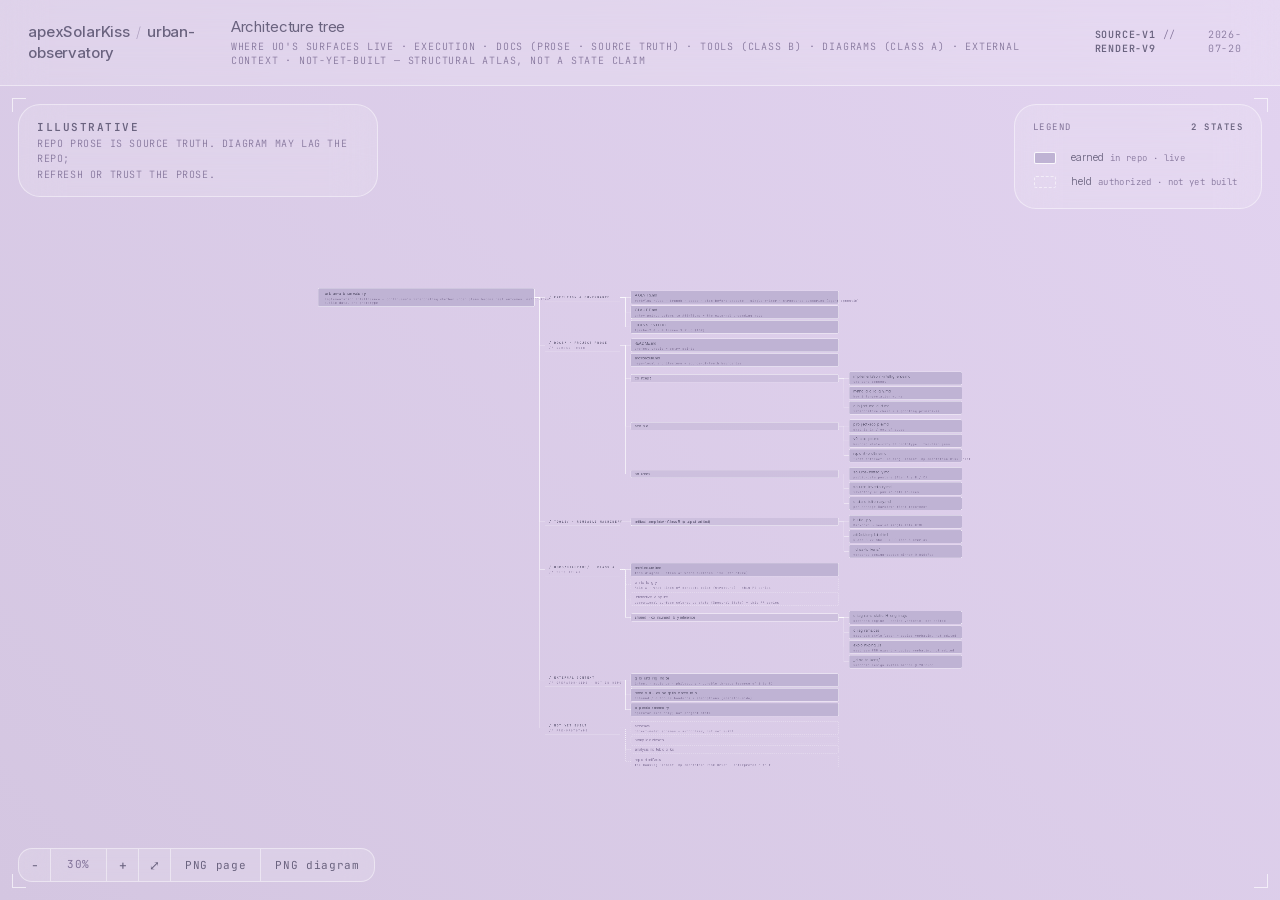
==== docs/diagrams/urban-observatory_architecture-tree.html @ 8d4ab660 "feat(diagrams): wrap long node text through the shared text-layout contract Adopt design-system-ASK'" ====
<!DOCTYPE html>
<html lang="en">
<head>
<meta charset="UTF-8">
<meta name="viewport" content="width=device-width, initial-scale=1.0">
<title>urban-observatory — architecture tree</title>
<meta name="description" content="Illustrative architecture tree for urban-observatory: where the repo's surfaces live. Structural atlas, not a state claim. Repo prose is source truth.">
<meta name="generator" content="conforms to apexSolarKiss/design-system-ASK Tier 1 + Tier 2 by reference at generation time (pin 20fc5d6)">
<link rel="icon" type="image/svg+xml" href="/favicon.svg">
<link rel="icon" type="image/png" sizes="32x32" href="/favicon-32.png">
<link rel="apple-touch-icon" href="/apple-touch-icon.png">
<!-- design-system-ASK foundations — local pinned mirror (no CDN). -->
<link rel="stylesheet" href="./_dsa-tokens/colors_and_type.css">
<link rel="stylesheet" href="diagrams.css">
</head>
<body>

<div class="shell">
  <div class="bar">
    <div class="mark">apexSolarKiss<span class="sep">/</span>urban-observatory</div>
    <div class="title-block">
      <div class="t">Architecture tree</div>
      <div class="s">where UO's surfaces live · execution · docs (prose · source truth) · tools (Class B) · diagrams (Class A) · external context · not-yet-built — structural atlas, not a state claim</div>
    </div>
    <div class="spacer"></div>
    <div class="stamp">
      <div><span class="k">source-v1</span> // <span class="k">render-v9</span></div>
      <div>2026-07-20</div>
    </div>
  </div>

  <div class="canvas-wrap" id="canvasWrap">
    <div class="stage" id="stage">
      <svg id="svg" xmlns="http://www.w3.org/2000/svg"></svg>
    </div>

    <div class="corner-tick tl"></div>
    <div class="corner-tick tr"></div>
    <div class="corner-tick bl"></div>
    <div class="corner-tick br"></div>

    <!-- This atlas uses only the static pattern's structural states (no Spectral State). -->
    <div class="legend glass">
      <div class="h"><span>Legend</span><span class="fig">2 states</span></div>
      <div class="row">
        <div class="sw"><div class="box-solid"></div></div>
        <div><span class="lbl">earned</span><span class="sub">in repo · live</span></div>
      </div>
      <div class="row">
        <div class="sw"><div class="box-dashed"></div></div>
        <div><span class="lbl">held</span><span class="sub">authorized · not yet built</span></div>
      </div>
    </div>

    <div class="hud glass">
      <button id="zoomOut" title="Zoom out">−</button>
      <div class="pct" id="zoomPct">100%</div>
      <button id="zoomIn" title="Zoom in">+</button>
      <button id="zoomFit" title="Fit">⤢</button>
    </div>

    <div class="caption glass">
      <b>illustrative</b><br>
      repo prose is source truth. diagram may lag the repo;<br>
      refresh or trust the prose.
    </div>
  </div>
</div>

<script src="urban-observatory_architecture-tree.source.js"></script>
<script src="diagrams-fit.js"></script>
<script src="diagrams-text-layout.js"></script>
<script src="diagrams-static-H-engine.js"></script>
<script src="./_dsa-tokens/fonts-embedded.js"></script>
<script src="export-png.js"></script>
<script>
window.DIAGRAMS.render(window.TREE_ARCHITECTURE);
</script>

</body>
</html>
---- docs/diagrams/_dsa-tokens/colors_and_type.css ----
/* =========================================================================
   ASK Design System — Foundational tokens

   Source of truth: ASK's canonical `visual-identity-system.md`.
   This file is a downstream implementation of that spec. When the two
   disagree, the canonical file wins.

   Type: Inter for interface + display; JetBrains Mono for code, technical
   and tabular data. Contrast is weight, not size.
   Color: two diagonal gradients, a core identity set, with sanctioned surface,
   UI accents (2) and emphasis accents (3, sparing).
   ========================================================================= */

/* =========================================================================
   Tier model (internal organization)

   Tokens below are organized into three internally-demarcated zones so
   future ASK-family instances can extract cleanly:

     TIER 1 — Foundation (identity-free, reusable)
       spacing, type scale, motion, radii, semantic role tokens, the
       light/dark gradient mechanism. Reusable beyond ASK; no identity bound.

     TIER 2 — ASK design language (family DNA, inheritable)
       palette values, lavender-ASK (#D4C6E1) named color, the two specific
       45deg gradient stops, Inter + JetBrains Mono type choices. Inheritable
       by ASK-family child instances. The --ask-* variable prefix is the
       canonical implementation namespace for these Tier 2 tokens; it travels
       with Tier 2 by reference and does not itself create Tier 3 identity.

     TIER 3 — ASK instance identity (NOT inherited by children)
       ASK's Tier 3 consists of the ASK name and logo-ASK wordmark
       (in assets/, not this file). The file header above identifies the
       owner carrier for provenance; it is not child-instance identity.
       Child ASK-family instances supply their own Tier 3.

   Section comments below mark which tier each block belongs to. Do not fuse
   Tier 2 values into Tier 1 primitives or bleed Tier 3 into Tier 2.
   ========================================================================= */

/* ==== TIER 2 — Type choices (Inter, JetBrains Mono) ==== */

@font-face {
  font-family: 'Inter';
  src: url('fonts/InterVariable.woff2') format('woff2-variations'),
       url('fonts/InterVariable.woff2') format('woff2');
  font-weight: 100 900;
  font-style: normal;
  font-display: swap;
}
@font-face {
  font-family: 'Inter';
  src: url('fonts/InterVariable-Italic.woff2') format('woff2-variations'),
       url('fonts/InterVariable-Italic.woff2') format('woff2');
  font-weight: 100 900;
  font-style: italic;
  font-display: swap;
}
@font-face {
  font-family: 'JetBrains Mono';
  src: url('fonts/JetBrainsMono.woff2') format('woff2-variations'),
       url('fonts/JetBrainsMono.woff2') format('woff2');
  font-weight: 100 800;
  font-style: normal;
  font-display: swap;
}
@font-face {
  font-family: 'JetBrains Mono';
  src: url('fonts/JetBrainsMono-Italic.woff2') format('woff2-variations'),
       url('fonts/JetBrainsMono-Italic.woff2') format('woff2');
  font-weight: 100 800;
  font-style: italic;
  font-display: swap;
}

:root {
  /* ==== TIER 2 — ASK design language (palette values + named lavender-ASK) ==== */
  /* ---------- Core set — backgrounds, wordmark, dark-mode text ---------- */
  --ask-white:          #FFFFFF;   /* light-mode WORDMARK (brand mark) — not body text */
  --ask-lavender-light: #E2D3F0;   /* light gradient, top-right; also the light browser / under-page edge */
  --ask-lavender-dark:  #D4C6E1;   /* lavender-ASK — light gradient bottom-left + dark-mode text */
  --ask-ink-light:      #201D26;   /* dark gradient, bottom-left */
  --ask-ink-dark:       #0A090C;   /* dark gradient, top-right */

  /* Named alias: #D4C6E1 is canonically "lavender-ASK". The --ask-lavender-dark
     CSS variable name is retained for backwards compatibility; --ask-lavender-ask
     is the canonical alias going forward. Both resolve to the same hex. */
  --ask-lavender-ask:   #D4C6E1;

  /* ---------- Foreground value (Tier-1 --fg-1 references this; role value, not a brand-named color) ---------- */
  --ask-fg-light:       #6A637F;   /* default light-mode foreground — the approved dark purple (A-S-K.studio, diagrams, artifact templates) */

  /* ---------- Surface (card / container fill) ---------- */
  --ask-surface:        #BFB3D4;
  --ask-surface-hover:  #C9BCDE;

  /* ---------- UI accents (muted, secondary use) ---------- */
  --ask-ui-accent-1:    #8B79A2;   /* muted plum */
  --ask-ui-accent-2:    #AE87C2;   /* lavender-mid */

  /* ---------- Emphasis accents (sparing — three only) ---------- */
  --ask-emphasis-magenta: #FF00FF;
  --ask-emphasis-violet:  #AA40FF;
  --ask-emphasis-cyan:    #00BEFF;

  /* ==== TIER 1 — Foundation (semantic role tokens; gradient mechanism uses Tier 2 values) ==== */
  /* ---------- Semantic — Light mode (default) ---------- */
  --bg-from: var(--ask-lavender-dark);                /* bottom-left */
  --bg-to:   var(--ask-lavender-light);               /* top-right */
  --bg-gradient: linear-gradient(45deg, var(--bg-from) 0%, var(--bg-to) 100%);

  --fg-1: var(--ask-fg-light);                        /* default light-mode foreground — the approved dark purple #6A637F */
  --fg-2: #827399;                                    /* secondary text */
  --fg-3: rgba(130, 115, 153, 0.62);                  /* tertiary / hint */
  --fg-on-card: var(--fg-high-contrast);              /* fixed high-contrast foreground for the FIXED --surface-solid fill. Theme-invariant on purpose: --surface-solid does not flip, so a foreground that did would fail against it in one mode */
  --fg-high-contrast: var(--ask-ink-light);           /* OPT-IN high-contrast role (#201D26). It never rebinds the general gradient-surface foreground roles — --fg-1/-2/-3 stay as approved — is never the default foreground, and is never selected by font size. A bounded element or region may opt in only once registered: approved uses are listed in README.md under "High-contrast foreground — registered uses", and a new one requires measured need, explicit ASK authorization, and registration there before merge */

  --line-1: rgba(255, 255, 255, 0.45);                /* hairline divider */
  --line-2: rgba(255, 255, 255, 0.22);                /* fainter rule */
  --line-inverse: rgba(32, 29, 38, 0.16);

  --surface-glass:   rgba(255, 255, 255, 0.14);       /* frosted card */
  --surface-glass-2: rgba(255, 255, 255, 0.24);       /* frosted card, lifted */
  --surface-solid:   var(--ask-surface);
  --surface-hover:   var(--ask-surface-hover);

  --shadow-sm: 0 1px 2px rgba(32, 29, 38, 0.06);
  --shadow-md: 0 8px 24px rgba(32, 29, 38, 0.08);
  --shadow-lg: 0 24px 60px rgba(32, 29, 38, 0.12);
  --shadow-glow: 0 0 0 1px rgba(255,255,255,0.35), 0 8px 32px rgba(139,121,162,0.18);

  /* ==== TIER 2 — Type choices (font families) ==== */
  /* ---------- Type ---------- */
  --font-sans: 'Inter', ui-sans-serif, system-ui, -apple-system, 'Segoe UI', Roboto, sans-serif;
  --font-mono: 'JetBrains Mono', ui-monospace, 'SF Mono', Menlo, monospace;

  /* ==== TIER 1 — Foundation (type scale, spacing, radii, motion) ==== */
  /* Canonical scale: contrast is weight, not size. */
  --fs-display: 96px;       /* hero only */
  --fs-h1: 48px;
  --fs-h2: 36px;
  --fs-h3: 28px;
  --fs-body: 24px;
  --fs-small: 18px;
  --fs-caption: 14px;

  --fw-extralight: 200;
  --fw-light: 300;
  --fw-regular: 400;
  --fw-medium: 500;
  --fw-semibold: 600;

  --lh-display: 1.02;
  --lh-heading: 1.12;
  --lh-body: 1.45;
  --lh-tight: 1.2;

  --tracking-tight: -0.02em;
  --tracking-normal: 0;
  --tracking-wide: 0.08em;
  --tracking-display: -0.035em;

  /* ---------- Spacing (4-px base) ---------- */
  --space-0: 0;
  --space-1: 4px;
  --space-2: 8px;
  --space-3: 12px;
  --space-4: 16px;
  --space-5: 24px;
  --space-6: 32px;
  --space-7: 48px;
  --space-8: 64px;
  --space-9: 96px;
  --space-10: 128px;

  /* ---------- Radii ---------- */
  --radius-xs: 4px;
  --radius-sm: 8px;
  --radius-md: 14px;
  --radius-lg: 22px;
  --radius-xl: 32px;
  --radius-pill: 999px;

  /* ---------- Motion ---------- */
  --ease-out: cubic-bezier(0.22, 1, 0.36, 1);
  --ease-in-out: cubic-bezier(0.65, 0, 0.35, 1);
  --dur-1: 120ms;
  --dur-2: 220ms;
  --dur-3: 420ms;
  --dur-4: 720ms;
}

/* ==== TIER 1 — Foundation (dark-mode mechanism; references Tier 2 values) ==== */
/* ---------- Dark mode ---------- */
:root[data-theme="dark"],
.theme-dark {
  --bg-from: var(--ask-ink-light);                    /* bottom-left */
  --bg-to:   var(--ask-ink-dark);                     /* top-right */
  --bg-gradient: linear-gradient(45deg, var(--bg-from) 0%, var(--bg-to) 100%);

  --fg-1: var(--ask-lavender-dark);
  --fg-2: rgba(212, 198, 225, 0.72);
  --fg-3: rgba(212, 198, 225, 0.48);

  --line-1: rgba(212, 198, 225, 0.22);
  --line-2: rgba(212, 198, 225, 0.10);
  --line-inverse: rgba(212, 198, 225, 0.16);

  --surface-glass:   rgba(212, 198, 225, 0.06);
  --surface-glass-2: rgba(212, 198, 225, 0.10);

  --shadow-sm: 0 1px 2px rgba(0, 0, 0, 0.4);
  --shadow-md: 0 8px 24px rgba(0, 0, 0, 0.45);
  --shadow-lg: 0 24px 60px rgba(0, 0, 0, 0.55);
  --shadow-glow: 0 0 0 1px rgba(212,198,225,0.18), 0 8px 32px rgba(0,0,0,0.6);
}

/* ==== TIER 1 — Foundation (auto dark-mode bridge: OS preference under no-explicit-theme guard; mirrors explicit dark-mode values) ==== */
/* ---------- Dark mode — auto (OS preference) ---------- */
@media (prefers-color-scheme: dark) {
  :root:not([data-theme="light"]):not([data-theme="dark"]) {
    --bg-from: var(--ask-ink-light);                    /* bottom-left */
    --bg-to:   var(--ask-ink-dark);                     /* top-right */
    --bg-gradient: linear-gradient(45deg, var(--bg-from) 0%, var(--bg-to) 100%);

    --fg-1: var(--ask-lavender-dark);
    --fg-2: rgba(212, 198, 225, 0.72);
    --fg-3: rgba(212, 198, 225, 0.48);

    --line-1: rgba(212, 198, 225, 0.22);
    --line-2: rgba(212, 198, 225, 0.10);
    --line-inverse: rgba(212, 198, 225, 0.16);

    --surface-glass:   rgba(212, 198, 225, 0.06);
    --surface-glass-2: rgba(212, 198, 225, 0.10);

    --shadow-sm: 0 1px 2px rgba(0, 0, 0, 0.4);
    --shadow-md: 0 8px 24px rgba(0, 0, 0, 0.45);
    --shadow-lg: 0 24px 60px rgba(0, 0, 0, 0.55);
    --shadow-glow: 0 0 0 1px rgba(212,198,225,0.18), 0 8px 32px rgba(0,0,0,0.6);
  }
}

/* ==== TIER 1 — Foundation (base resets, semantic typography, utilities; references Tier 2 type + role tokens) ==== */
/* =========================================================================
   Base resets + semantic typography
   ========================================================================= */
/* ---------- Browser / under-page edge — ROOT-ONLY ----------
   The browser derives its under-page area (the over-scroll pocket above and
   below the document) from a SOLID background colour, and its scrollbar and
   form-control rendering from `color-scheme`. Both are page-wide, so both are
   owned by the ROOT and nowhere else.

   `--bg-edge` is the Tier-1 semantic role; it binds the existing palette values
   and creates none. The base reset below paints it on `html` UNDER the gradient,
   so nothing on the page changes visually — the gradient still covers the
   viewport, and the solid only shows where the browser reaches past the document.

   Root-scoped on purpose. The general dark-mode blocks above deliberately also
   match a DESCENDANT `.theme-dark`, which is correct for local subtree theming
   but cannot be correct here: custom properties inherit downward, so a
   `.theme-dark` on `body` would resolve dark for the subtree while `html` — the
   element that actually owns the canvas — kept the light edge, giving dark
   content inside the root-owned browser edge. These selectors therefore match the root
   only, and a descendant `.theme-dark` deliberately leaves the canvas alone. */
:root {
  --bg-edge: var(--ask-lavender-light);
  color-scheme: light;
}
:root[data-theme="dark"],
:root.theme-dark {
  --bg-edge: var(--ask-ink-dark);
  color-scheme: dark;
}
@media (prefers-color-scheme: dark) {
  :root:not([data-theme="light"]):not([data-theme="dark"]):not(.theme-dark) {
    --bg-edge: var(--ask-ink-dark);
    color-scheme: dark;
  }
}

html, body {
  margin: 0;
  /* LONGHAND, deliberately. The `background` shorthand resets background-color to
     transparent, which is what left the canvas with no solid layer to derive the
     edge from. Written as longhands so a later edit cannot silently undo it. */
  background-image: var(--bg-gradient);
  background-attachment: fixed;
  color: var(--fg-1);
  font-family: var(--font-sans);
  font-size: var(--fs-body);
  font-weight: var(--fw-extralight);
  line-height: var(--lh-body);
  letter-spacing: var(--tracking-normal);
  -webkit-font-smoothing: antialiased;
  text-rendering: optimizeLegibility;
}
/* The root carries the solid edge; the body stays transparent so the root's
   background is what propagates to the canvas. */
html { background-color: var(--bg-edge); }
body { background-color: transparent; }

h1, .h1 {
  font-family: var(--font-sans);
  font-size: var(--fs-h1);
  font-weight: var(--fw-regular);
  line-height: var(--lh-heading);
  letter-spacing: var(--tracking-tight);
  margin: 0 0 var(--space-5) 0;
  color: var(--fg-1);
  text-wrap: pretty;
}

h2, .h2 {
  font-family: var(--font-sans);
  font-size: var(--fs-h2);
  font-weight: var(--fw-regular);
  line-height: var(--lh-heading);
  letter-spacing: var(--tracking-tight);
  margin: 0 0 var(--space-4) 0;
  color: var(--fg-1);
  text-wrap: pretty;
}

h3, .h3 {
  font-family: var(--font-sans);
  font-size: var(--fs-h3);
  font-weight: var(--fw-light);
  line-height: var(--lh-tight);
  letter-spacing: var(--tracking-tight);
  margin: 0 0 var(--space-3) 0;
  color: var(--fg-1);
}

p, .body {
  font-size: var(--fs-body);
  font-weight: var(--fw-extralight);
  line-height: var(--lh-body);
  margin: 0 0 var(--space-4) 0;
  color: var(--fg-1);
  text-wrap: pretty;
}

.small  { font-size: var(--fs-small); font-weight: var(--fw-light); }
.caption{ font-size: var(--fs-caption); font-weight: var(--fw-regular); letter-spacing: var(--tracking-wide); text-transform: uppercase; color: var(--fg-2); }

.display {
  font-size: var(--fs-display);
  font-weight: var(--fw-extralight);
  line-height: var(--lh-display);
  letter-spacing: var(--tracking-display);
}

a {
  color: inherit;
  text-decoration: none;
  border-bottom: 1px solid var(--line-1);
  transition: border-color var(--dur-2) var(--ease-out), opacity var(--dur-2) var(--ease-out);
}
a:hover { border-bottom-color: currentColor; opacity: 0.92; }

/* Mono is for code, technical and tabular data only. */
code, kbd, pre, samp, .mono, [data-mono] {
  font-family: var(--font-mono);
  font-size: 0.9em;
  font-weight: var(--fw-light);
}

.tabular {
  font-family: var(--font-mono);
  font-variant-numeric: tabular-nums;
}

/* ==== TIER 2 — ASK design language (gradient utility classes carry the canonical 45deg stops) ==== */
/* =========================================================================
   Utility — backgrounds
   ========================================================================= */
.bg-ask-light { background: linear-gradient(45deg, #D4C6E1 0%, #E2D3F0 100%); color: var(--fg-1); }
.bg-ask-dark  { background: linear-gradient(45deg, #201D26 0%, #0A090C 100%); color: #D4C6E1; }
---- docs/diagrams/diagrams.css ----
/* =========================================================================
   diagrams.css — diagram-specific style layer

   Augments `colors_and_type.css` (loaded by the page from the local
   `_dsa-tokens/` mirror) with diagram-only token additions per theme state,
   then defines the page chrome and SVG node/edge styles.

   Tier 1 + Tier 2 tokens, type families, fonts, and the light/dark theme
   bridge all come from `colors_and_type.css`. This file does not redefine
   them. design-system-ASK remains the visual authority.
   ========================================================================= */

/* ---------- Diagram-specific tokens (per theme state) ----------

   The diagram's scoped text roles (ink / muted / faint) ALIAS the foundation
   foreground ramp (--fg-1/-2/-3) rather than carry copied values — so the
   approved dark-purple foreground (#6A637F / #827399 / tertiary in light,
   lavender in dark) resolves through the foundation, and a future foreground
   change propagates here automatically. Because --fg-* already flips per
   theme, these three text roles need no separate dark-mode definition.

   The diagram keeps its own structural line tokens (line / line-soft) local:
   they use stronger white strokes than the foundation hairlines, so they are
   genuine diagram-scoped roles, not duplicates of --fg-* / --line-*. The
   foundational --fg-* / --line-* tokens are left untouched. */

:root {
  --node-fill: var(--ask-surface);
  --line-strong: rgba(255, 255, 255, 0.65);          /* corner ticks — white */
  --diagram-ink:       var(--fg-1);                   /* primary diagram text — foundation foreground */
  --diagram-muted:     var(--fg-2);                   /* secondary diagram text — foundation foreground */
  --diagram-faint:     var(--fg-3);                   /* tertiary text / separators — foundation foreground */
  --diagram-line:      rgba(255, 255, 255, 0.90);     /* box borders · edges · section rules — white */
  --diagram-line-soft: rgba(255, 255, 255, 0.55);     /* held / legacy strokes — soft white */
}

/* Dark theme: only the diagram-local structural tokens are redefined; the text
   roles (ink / muted / faint) inherit the foundation --fg-* flip automatically. */
:root[data-theme="dark"] {
  --node-fill: rgba(212, 198, 225, 0.06);
  --line-strong: rgba(212, 198, 225, 0.40);
  --diagram-line:      var(--ask-lavender-dark);
  --diagram-line-soft: rgba(212, 198, 225, 0.72);
}

@media (prefers-color-scheme: dark) {
  :root:not([data-theme="light"]):not([data-theme="dark"]) {
    --node-fill: rgba(212, 198, 225, 0.06);
    --line-strong: rgba(212, 198, 225, 0.40);
    --diagram-line:      var(--ask-lavender-dark);
    --diagram-line-soft: rgba(212, 198, 225, 0.72);
  }
}

/* =========================================================================
   Page chrome
   ========================================================================= */

* { box-sizing: border-box; }
html, body { margin: 0; padding: 0; height: 100%; }

body {
  font-family: var(--font-sans);
  font-weight: 200;
  background: var(--bg-gradient);
  background-attachment: fixed;
  color: var(--diagram-ink);
  overflow: hidden;
  -webkit-font-smoothing: antialiased;
  text-rendering: optimizeLegibility;
}

.shell { position: fixed; inset: 0; display: grid; grid-template-rows: auto 1fr; }

/* ---------- Top bar (glass) ---------- */
.bar {
  display: flex; align-items: center; gap: 24px;
  padding: 16px 28px;
  border-bottom: 1px solid var(--line-1);
  background: var(--surface-glass);
  backdrop-filter: blur(20px);
  -webkit-backdrop-filter: blur(20px);
  position: relative; z-index: 5;
}
.bar .mark {
  font-weight: 500; font-size: 15px; letter-spacing: -0.01em; color: var(--diagram-ink);
}
.bar .mark .sep { color: var(--diagram-faint); font-weight: 200; padding: 0 6px; }
.bar .title-block { display: flex; flex-direction: column; gap: 2px; margin-left: 8px; }
.bar .title-block .t {
  font-size: 15px; font-weight: 400; letter-spacing: -0.01em;
}
.bar .title-block .s {
  font-family: var(--font-mono); font-size: 10px; color: var(--diagram-muted);
  letter-spacing: 0.08em; text-transform: uppercase; font-weight: 300;
}
.bar .spacer { flex: 1; }
.bar .stamp {
  display: flex; gap: 16px;
  font-family: var(--font-mono); font-size: 10px;
  letter-spacing: 0.08em; text-transform: uppercase; color: var(--diagram-muted);
  font-weight: 300;
}
.bar .stamp .k { color: var(--diagram-ink); font-weight: 500; }
.bar .theme-tag {
  font-family: var(--font-mono); font-size: 10px;
  letter-spacing: 0.14em; text-transform: uppercase;
  color: var(--diagram-muted); font-weight: 400;
  padding: 4px 10px;
  border: 1px solid var(--line-1);
  border-radius: var(--radius-sm);
}

/* ---------- Canvas region ---------- */
.canvas-wrap {
  position: relative; overflow: hidden;
  cursor: grab;
}
.canvas-wrap.dragging { cursor: grabbing; }
.canvas-wrap.dragging * { user-select: none; }

.stage { position: absolute; top: 0; left: 0; transform-origin: 0 0; will-change: transform; }
.stage svg { display: block; }

/* ---------- Corner ticks ---------- */
.corner-tick {
  position: absolute; width: 14px; height: 14px;
  border: 1px solid var(--line-strong); pointer-events: none; z-index: 3;
}
.corner-tick.tl { top: 12px; left: 12px; border-right: none; border-bottom: none; }
.corner-tick.tr { top: 12px; right: 12px; border-left: none; border-bottom: none; }
.corner-tick.bl { bottom: 12px; left: 12px; border-right: none; border-top: none; }
.corner-tick.br { bottom: 12px; right: 12px; border-left: none; border-top: none; }

/* ---------- Glass panel base ---------- */
.glass {
  background: var(--surface-glass);
  backdrop-filter: blur(20px);
  -webkit-backdrop-filter: blur(20px);
  border: 1px solid var(--line-1);
  border-radius: var(--radius-lg);
}

/* ---------- Legend ---------- */
.legend {
  position: absolute; top: 18px; right: 18px;
  padding: 16px 18px 14px; font-size: 11px; color: var(--diagram-ink);
  z-index: 4; min-width: 248px;
  font-weight: 300;
}
.legend .h {
  font-family: var(--font-mono); font-size: 9px;
  letter-spacing: 0.16em; text-transform: uppercase; color: var(--diagram-muted);
  margin-bottom: 12px; display: flex; justify-content: space-between;
  font-weight: 400;
}
.legend .h .fig { color: var(--diagram-ink); font-weight: 500; }
.legend .row {
  display: grid; grid-template-columns: 28px 1fr; gap: 10px;
  align-items: center; padding: 4px 0;
}
.legend .row .lbl { color: var(--diagram-ink); }
.legend .row .sub {
  color: var(--diagram-muted); font-family: var(--font-mono);
  font-size: 9px; margin-left: 6px; letter-spacing: 0.04em;
  font-weight: 300;
}
.legend .sw {
  width: 24px; height: 14px;
  display: flex; align-items: center; justify-content: center;
}
.legend .sw .box-solid {
  width: 22px; height: 12px;
  border: 1px solid var(--diagram-line); background: var(--node-fill);
  border-radius: 2px;
}
.legend .sw .box-dashed {
  width: 22px; height: 12px;
  border: 1px dashed var(--diagram-line-soft); background: transparent;
  border-radius: 2px;
}
.legend .sw .legacy-txt {
  font-style: italic; color: var(--diagram-muted);
  font-size: 11px; font-weight: 200;
}

/* ---------- Zoom HUD ---------- */
.hud {
  position: absolute; bottom: 18px; left: 18px;
  display: flex; align-items: center;
  font-family: var(--font-mono); font-size: 11px;
  letter-spacing: 0.04em; color: var(--diagram-ink);
  z-index: 4;
  border-radius: var(--radius-md);
  overflow: hidden;
}
.hud button {
  appearance: none; background: transparent; border: none;
  border-right: 1px solid var(--line-1);
  color: var(--diagram-ink); font-family: inherit; font-size: 13px;
  width: 32px; height: 32px; cursor: pointer;
  transition: background 220ms cubic-bezier(0.22, 1, 0.36, 1);
}
.hud button:hover { background: var(--surface-glass-2); }
.hud button:last-child { border-right: none; }
.hud .pct {
  padding: 0 12px; height: 32px;
  display: flex; align-items: center;
  border-right: 1px solid var(--line-1);
  min-width: 56px; justify-content: center;
  color: var(--diagram-muted); font-weight: 400;
}

/* ---------- Caption ---------- */
.caption {
  position: absolute; top: 18px; left: 18px;
  padding: 14px 18px; font-family: var(--font-mono); font-size: 10px;
  letter-spacing: 0.06em; color: var(--diagram-muted);
  z-index: 4; max-width: 360px; line-height: 1.55;
  font-weight: 300;
}
.caption b {
  color: var(--diagram-ink); font-weight: 500;
  text-transform: uppercase; letter-spacing: 0.14em;
  font-size: 11px;
}

/* =========================================================================
   SVG node + edge styles — driven by CSS variables so theme flips.
   TEXT uses --diagram-ink / --diagram-muted; STROKES use --diagram-line /
   --diagram-line-soft (white in light, lavender in dark).
   ========================================================================= */

.node-box {
  fill: var(--node-fill);
  stroke: var(--diagram-line);
  stroke-width: 1;
}
.node-box.held { stroke: var(--diagram-line-soft); stroke-dasharray: 4 3; fill: transparent; }
.node-box.legacy { fill: transparent; stroke: var(--diagram-line-soft); }
.node-box.section { fill: transparent; stroke: none; }

.node-label {
  font-family: var(--font-sans); font-weight: 400; font-size: 13px;
  fill: var(--diagram-ink); dominant-baseline: middle;
}
.node-label.held { fill: var(--diagram-muted); font-weight: 300; }
.node-label.legacy { fill: var(--diagram-muted); font-weight: 300; font-style: italic; }
.node-label.root { font-weight: 500; font-size: 14px; }
.node-label.section {
  font-family: var(--font-mono); font-size: 10px;
  letter-spacing: 0.18em; text-transform: uppercase;
  fill: var(--diagram-ink); font-weight: 500;
}

.node-note {
  font-family: var(--font-mono); font-size: 10px;
  fill: var(--diagram-muted); letter-spacing: 0.02em;
  dominant-baseline: middle; font-weight: 300;
}
.node-note.legacy { font-style: italic; }

.section-rule { stroke: var(--diagram-line); stroke-width: 1; }
.section-tag {
  font-family: var(--font-mono); font-size: 9px;
  letter-spacing: 0.16em; text-transform: uppercase;
  fill: var(--diagram-muted); dominant-baseline: middle; font-weight: 300;
}

.edge { fill: none; stroke: var(--diagram-line); stroke-width: 1; }
.edge.held { stroke: var(--diagram-line-soft); stroke-dasharray: 4 3; }
.edge.legacy { stroke: var(--diagram-line-soft); }

/* Sequence connectors (diagram-static-SEQ): explicit arrowhead triangles —
   not SVG markers, which rasterize unreliably through the PNG export path. */
.edge-arrowhead { fill: var(--diagram-line); stroke: none; }

/* =========================================================================
   Convergence-flow additions (diagram-static-FLOW).

   The FLOW pattern reuses the whole shared vocabulary above (node-box,
   node-label, node-note, edge, edge-arrowhead, section tags) and adds the
   classes below for the parts of a convergence flow the trees and sequence
   do not have: a grouped source field, a lateral relation rail, secondary
   cross-stage evaluation edges, and an optional return edge. All strokes are
   theme-driven (no new color), and dash patterns differ from the held/legacy
   dashes so the relation reads as a relation, not a state.

   This FLOW copy is therefore a SUPERSET of the byte-identical H/V/SEQ
   diagrams.css. The base above is unchanged; only this block is appended.
   ========================================================================= */

/* Grouped source field — a labelled frame around the convergence inputs. */
.flow-group {
  fill: none;
  stroke: var(--diagram-line-soft);
  stroke-width: 1;
}

/* Small mono tag for a region (field label, rail label, band label).
   Same family/treatment as .section-tag; positioned by the engine. */
.flow-tag {
  font-family: var(--font-mono); font-size: 9px;
  letter-spacing: 0.16em; text-transform: uppercase;
  fill: var(--diagram-muted); dominant-baseline: middle; font-weight: 300;
}

/* Lateral relation rail — a carrier participates across the whole source
   field through this rail (it is not a peer source branch). Solid, with
   small diamond end-caps drawn by the engine. */
.edge-rail { fill: none; stroke: var(--diagram-line); stroke-width: 1; }
.edge-rail-cap { fill: var(--diagram-line); stroke: none; }

/* Secondary cross-stage evaluation edges — a source operating a second time,
   evaluating a realized result (NOT feeding it back upstream). Fine dash,
   soft stroke; distinct from the held/legacy 4 3 dash. */
.edge-eval { fill: none; stroke: var(--diagram-line-soft); stroke-width: 1; stroke-dasharray: 2 3; }

/* Optional styled return edge — a governed output later reused as a carrier.
   Dotted, soft, round caps; clearly not a primary process edge. */
.edge-return { fill: none; stroke: var(--diagram-line-soft); stroke-width: 1; stroke-dasharray: 1 4; stroke-linecap: round; }

/* Hierarchy tiers — weight/contrast only, no new color (DS rule).
   anchor = the load-bearing nodes (resolved spec, governed asset): heavier stroke + 400 label.
   recede = source-field inputs: soft stroke + muted label, so the flow reads over them. */
.node-box.anchor   { stroke: var(--diagram-line); stroke-width: 1.75; }
.node-label.anchor { font-weight: 400; }
.node-box.recede   { stroke: var(--diagram-line); fill: var(--node-fill); }
.node-label.recede { fill: var(--diagram-muted); }

/* Contained dimensions ribbon — one measured strip carrying the dimension
   inventory as text (not floating pills). Context, not a process stage. */
.flow-ribbon     { fill: var(--node-fill); stroke: var(--diagram-line-soft); stroke-width: 1; }
.flow-ribbon-txt { font-family: var(--font-mono); font-size: 9px; fill: var(--diagram-muted); letter-spacing: 0.04em; dominant-baseline: middle; }

/* Short taps — rail-stub and conformance-rail→node. Soft, fine dash. */
.edge-tap { fill: none; stroke: var(--diagram-line-soft); stroke-width: 1; stroke-dasharray: 2 2.5; }

/* Convergence — the load-bearing many-to-one merge. Visible, solid; this is the
   central event, so it must read (NOT the invisible undefined class it replaces). */
.converge { fill: none; stroke: var(--diagram-line); stroke-width: 1.1; }

/* Rail lane — typed-reference rail rendered as a light label lane (no divider line). */
.flow-railband { fill: none; stroke: none; }

/* Return loop — the long dotted feedback curve from the future-reference-carrier
   chip back up to the reference carrier. Soft, dashed, clearly secondary. */
.edge-loop { fill: none; stroke: var(--diagram-line-soft); stroke-width: 1.1; stroke-dasharray: 2 5; stroke-linecap: round; }

/* ---- interactive/explanatory mode: hover hit-areas, highlight, side panel ---- */
.hit-layer .node-hit { fill: transparent; cursor: pointer; }
/* highlight = weight/contrast only (DS rule), never a new hue */
.node-box.hi    { stroke-width: 2.4; }
.flow-ribbon.hi { stroke-width: 2; }

/* explanatory side panel — repo-native view; absent/ignored in static export */
.flow-panel {
  position: absolute; bottom: 24px; right: 22px; width: 300px; max-width: 38vw;
  padding: 16px 18px; border-radius: 10px;
  background: var(--node-fill); border: 1px solid var(--diagram-line-soft);
  color: var(--diagram-ink); font-family: var(--font-sans, "Inter", system-ui, sans-serif);
  box-shadow: 0 6px 24px rgba(0,0,0,0.10); pointer-events: none; z-index: 5;
}
.flow-panel .fp-hint { color: var(--diagram-muted); font-size: 12px; line-height: 1.5; }
.flow-panel .fp-title { font-size: 14px; font-weight: 500; letter-spacing: -0.01em; margin-bottom: 8px; color: var(--diagram-ink); }
.flow-panel .fp-def { font-size: 12.5px; line-height: 1.55; color: var(--diagram-ink); }
.flow-panel .fp-eg, .flow-panel .fp-not { margin-top: 9px; font-size: 11.5px; line-height: 1.5; color: var(--diagram-muted); }
.flow-panel .fp-k { font-family: var(--font-mono); font-size: 9px; text-transform: uppercase; letter-spacing: 0.12em; margin-right: 6px; color: var(--diagram-muted); }
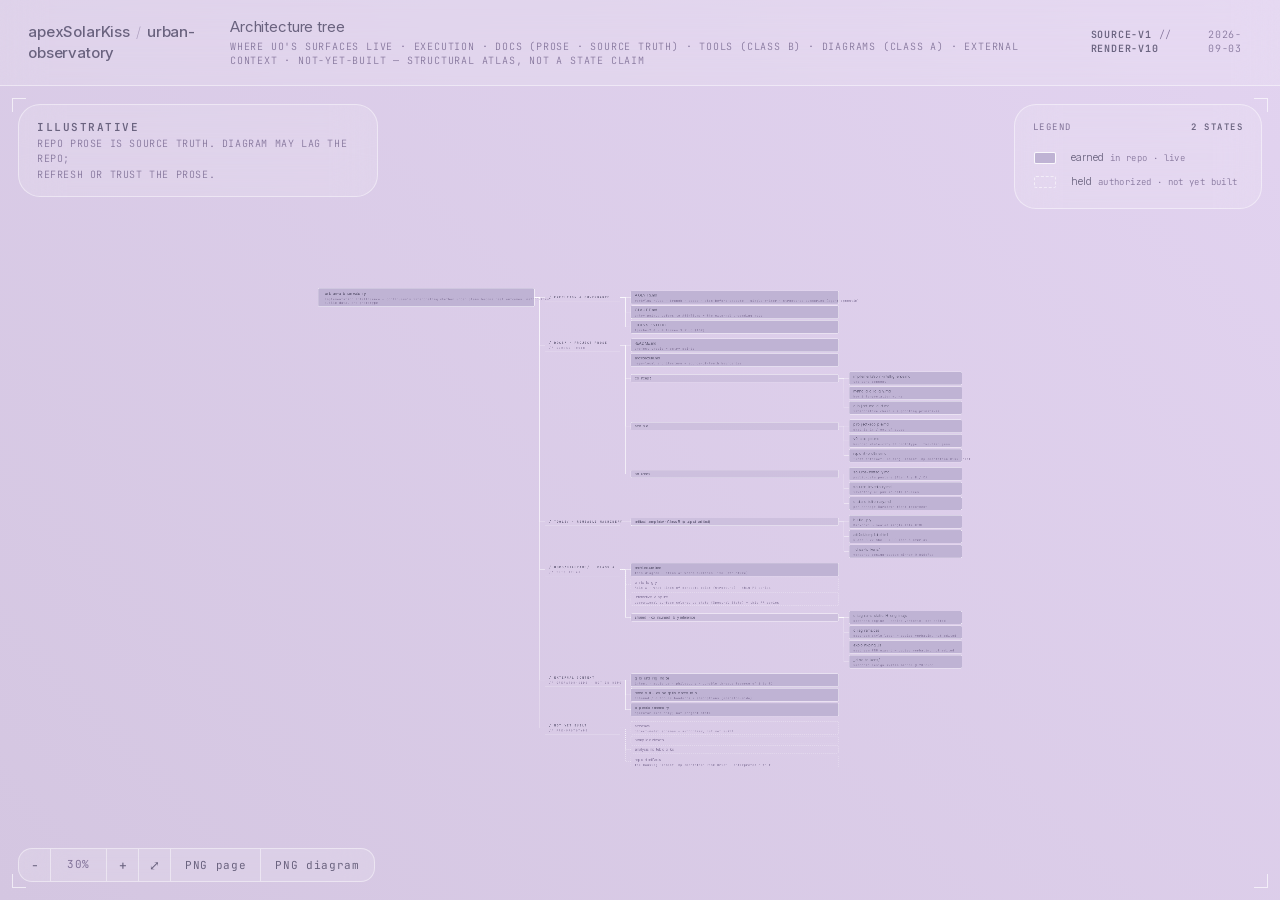
==== commit 17776644: "chore(diagrams): advance the render stamp where the realization moved The shared text-layout contrac" ====
--- a/docs/diagrams/urban-observatory_architecture-tree.html
+++ b/docs/diagrams/urban-observatory_architecture-tree.html
@@ -24,8 +24,8 @@
     </div>
     <div class="spacer"></div>
     <div class="stamp">
-      <div><span class="k">source-v1</span> // <span class="k">render-v9</span></div>
-      <div>2026-07-20</div>
+      <div><span class="k">source-v1</span> // <span class="k">render-v10</span></div>
+      <div>2026-09-03</div>
     </div>
   </div>
 
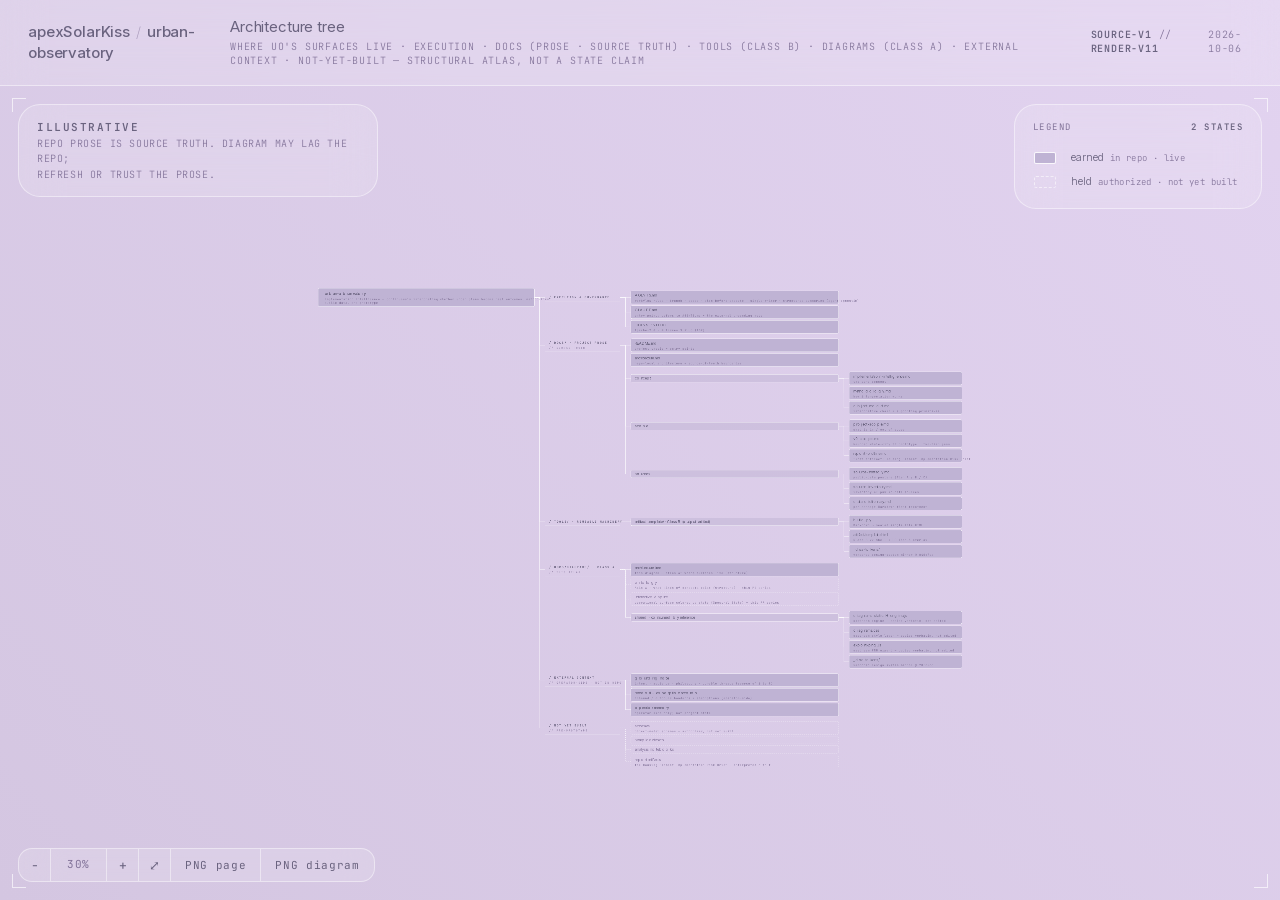
==== commit db03c575: "chore: re-sync vendored DS carriers to design-system-ASK #173 (with #168, #169) Re-vendors byte-iden" ====
--- a/docs/diagrams/urban-observatory_architecture-tree.html
+++ b/docs/diagrams/urban-observatory_architecture-tree.html
@@ -5,7 +5,7 @@
 <meta name="viewport" content="width=device-width, initial-scale=1.0">
 <title>urban-observatory — architecture tree</title>
 <meta name="description" content="Illustrative architecture tree for urban-observatory: where the repo's surfaces live. Structural atlas, not a state claim. Repo prose is source truth.">
-<meta name="generator" content="conforms to apexSolarKiss/design-system-ASK Tier 1 + Tier 2 by reference at generation time (pin 20fc5d6)">
+<meta name="generator" content="conforms to apexSolarKiss/design-system-ASK Tier 1 + Tier 2 by reference at generation time (pin 067691a)">
 <link rel="icon" type="image/svg+xml" href="/favicon.svg">
 <link rel="icon" type="image/png" sizes="32x32" href="/favicon-32.png">
 <link rel="apple-touch-icon" href="/apple-touch-icon.png">
@@ -24,8 +24,8 @@
     </div>
     <div class="spacer"></div>
     <div class="stamp">
-      <div><span class="k">source-v1</span> // <span class="k">render-v10</span></div>
-      <div>2026-09-03</div>
+      <div><span class="k">source-v1</span> // <span class="k">render-v11</span></div>
+      <div>2026-10-06</div>
     </div>
   </div>
 
--- a/docs/diagrams/_dsa-tokens/colors_and_type.css
+++ b/docs/diagrams/_dsa-tokens/colors_and_type.css
@@ -158,6 +158,7 @@
   --tracking-tight: -0.02em;
   --tracking-normal: 0;
   --tracking-wide: 0.08em;
+  --tracking-caption: 0.14em;
   --tracking-display: -0.035em;
 
   /* ---------- Spacing (4-px base) ---------- */
@@ -342,7 +343,7 @@
 }
 
 .small  { font-size: var(--fs-small); font-weight: var(--fw-light); }
-.caption{ font-size: var(--fs-caption); font-weight: var(--fw-regular); letter-spacing: var(--tracking-wide); text-transform: uppercase; color: var(--fg-2); }
+.caption{ font-size: var(--fs-caption); font-weight: var(--fw-regular); letter-spacing: var(--tracking-caption); text-transform: uppercase; color: var(--fg-2); }
 
 .display {
   font-size: var(--fs-display);
--- a/docs/diagrams/diagrams.css
+++ b/docs/diagrams/diagrams.css
@@ -226,6 +226,156 @@
 }
 
 /* =========================================================================
+   Responsive chrome — opt in by wrapping the caption and the legend in
+   .diagram-info (diagrams-chrome.js drives it; see the pattern README).
+
+   The corner rules above place the caption and the legend independently, so
+   on a narrow or short canvas they land on top of each other and over the
+   drawing. Inside .diagram-info they are laid out TOGETHER: side by side
+   while both fit the canvas width, the legend wrapping below the caption
+   when they do not, never overlapping. That is the WIDE layout.
+
+   Every narrow canvas, and any canvas where the open panels would still take
+   too much room, is COMPACT (data-diagram-chrome="compact"): the header keeps
+   identity, title and the illustrative cue; the subtitle and stamp move into
+   About; each panel closes behind a trigger in the shared disclosure grammar
+   (surface-treatments.css); and the triggers join the HUD in one control
+   area at the bottom of the canvas, from which at most one panel opens
+   upward. The panels are the same authored elements in every state —
+   nothing is duplicated for a small screen, and the PNG export reads them
+   unchanged.
+
+   A page without the wrapper keeps the corner panels above and the header
+   below, unchanged.
+   ========================================================================= */
+.diagram-info {
+  position: absolute; top: 18px; left: 18px; right: 18px; z-index: 4;
+  display: flex; flex-wrap: wrap; align-items: flex-start; justify-content: space-between;
+  gap: 12px 24px;
+  pointer-events: none;                 /* the gaps stay part of the canvas: pan works there */
+}
+.diagram-info > .caption,
+.diagram-info > .legend { position: static; pointer-events: auto; }
+.diagram-info > .caption { flex: 0 1 360px; min-width: min(240px, 100%); max-width: none; }
+.diagram-info > .legend  { flex: 0 1 auto; margin-left: auto; min-width: min(248px, 100%); max-width: 100%; }
+.diagram-info > [hidden] { display: none; }
+.diagram-info-triggers { display: none; }
+
+/* Compact: one control area at the bottom of the canvas. The triggers take the
+   HUD's band — beside the HUD when the band has room, directly above it when
+   it does not — and at most one panel opens upward from them, inside the
+   region between the canvas top and the band. diagrams-chrome.js measures
+   the HUD and sets --diagram-info-bottom, --diagram-info-band and
+   --diagram-info-open-max; diagrams-fit.js reserves the whole area as bottom
+   chrome. */
+.diagram-info[data-diagram-chrome="compact"] {
+  top: auto; bottom: var(--diagram-info-bottom, 18px);
+  flex-direction: column-reverse; flex-wrap: nowrap; align-items: stretch; gap: 8px;
+}
+.diagram-info[data-diagram-chrome="compact"] > .diagram-info-triggers {
+  display: flex; flex-wrap: wrap; justify-content: flex-end; gap: 8px; align-self: flex-end;
+}
+/* Beside the HUD, the triggers take exactly the HUD's height, so the band is one row. */
+.diagram-info[data-diagram-chrome-band="beside"] > .diagram-info-triggers { height: var(--diagram-info-band, auto); }
+.diagram-info[data-diagram-chrome-band="beside"] > .diagram-info-triggers > .diagram-info-trigger { padding-top: 0; padding-bottom: 0; }
+/* The trigger's grammar (label, indicator, hover, focus) is the shared disclosure's;
+   its surface is this chrome's glass, restated here because the trigger resets a
+   button's own chrome. */
+.diagram-info-triggers > .diagram-info-trigger {
+  pointer-events: auto;
+  padding: 8px 14px 8px 12px; border-radius: var(--radius-md);
+  background: var(--surface-glass);
+  backdrop-filter: blur(20px); -webkit-backdrop-filter: blur(20px);
+  border: 1px solid var(--line-1);
+}
+.diagram-info[data-diagram-chrome="compact"] > :not(.diagram-info-triggers) {
+  flex: 0 0 auto; min-width: 0; max-width: none; margin-left: 0;
+  max-height: var(--diagram-info-open-max, 50vh);
+  overflow-y: auto; overscroll-behavior: contain;
+}
+/* A panel the page authors outside the block but controls from the trigger row
+   (FLOW's explanatory panel) joins the block in compact, keeping its own surface. */
+.diagram-info > [data-diagram-info-guest] {
+  position: static; width: auto; max-width: none; z-index: auto; pointer-events: auto;
+}
+
+/* About, in compact, opens with the header's subtitle and stamp: the same nodes,
+   moved there by diagrams-chrome.js and returned to the header in wide. */
+.diagram-info-meta {
+  display: flex; flex-direction: column; gap: 6px;
+  margin-bottom: 10px; padding-bottom: 10px; border-bottom: 1px solid var(--line-1);
+}
+.diagram-info-meta > .s,
+.diagram-info-meta > .stamp {
+  font-family: var(--font-mono); font-size: 10px; letter-spacing: 0.08em;
+  text-transform: uppercase; color: var(--diagram-muted); font-weight: 300; line-height: 1.55;
+}
+.diagram-info-meta > .stamp { display: flex; flex-wrap: wrap; gap: 0 12px; }
+.diagram-info-meta > .stamp .k { color: var(--diagram-ink); font-weight: 500; }
+
+/* The header, for the same opted-in pages.
+   Wide: the stamp never breaks inside a version token; where identity, title and
+   stamp cannot share one row at a readable measure, the stamp stays beside the
+   identity and the title block takes the full width below — no narrow, tall column,
+   and the subtitle keeps every word. The threshold is the header's own measure: at
+   960px or narrower a single row leaves the title block too narrow to read.
+   Compact: identity and the illustrative cue share the first row and the title
+   takes the second; on a short canvas they share one row where they fit. The cue
+   is the page's own visible qualification while the caption that carries it sits
+   behind About; it is hidden in every other state. */
+.bar .diagram-cue { display: none; }
+.shell:has(> .canvas-wrap > .diagram-info) > .bar .stamp { white-space: nowrap; }
+@media (max-height: 520px) {
+  .shell:has(> .canvas-wrap > .diagram-info) > .bar { padding-top: 10px; padding-bottom: 10px; }
+}
+@media (max-width: 960px) {
+  .shell:has(> .canvas-wrap > .diagram-info) > .bar {
+    display: grid; grid-template-columns: minmax(0, 1fr) auto;
+    grid-template-areas: "mark stamp" "title title";
+    align-items: start; gap: 8px 16px; padding: 12px 16px;
+  }
+  .shell:has(> .canvas-wrap > .diagram-info) > .bar .mark { grid-area: mark; min-width: 0; }
+  .shell:has(> .canvas-wrap > .diagram-info) > .bar .title-block { grid-area: title; margin-left: 0; min-width: 0; }
+  .shell:has(> .canvas-wrap > .diagram-info) > .bar .spacer { display: none; }
+  .shell:has(> .canvas-wrap > .diagram-info) > .bar .stamp {
+    grid-area: stamp; flex-direction: column; align-items: flex-end; gap: 2px; text-align: right;
+  }
+  /* The HUD wraps inside the canvas rather than running past its edge. */
+  .shell:has(> .canvas-wrap > .diagram-info) .hud {
+    flex-wrap: wrap; max-width: calc(100% - 36px);
+  }
+}
+/* A short canvas (a phone in landscape) keeps the two-row header as low as it can:
+   the stamp's version and date share one line and the rows sit closer. */
+@media (max-width: 960px) and (max-height: 520px) {
+  .shell:has(> .canvas-wrap > .diagram-info) > .bar { row-gap: 4px; }
+  .shell:has(> .canvas-wrap > .diagram-info) > .bar .stamp { flex-direction: row; align-items: baseline; gap: 12px; }
+}
+.shell:has(> .canvas-wrap > .diagram-info[data-diagram-chrome="compact"]) > .bar {
+  display: grid; grid-template-columns: minmax(0, 1fr) auto;
+  grid-template-areas: "mark cue" "title title";
+  align-items: center; gap: 6px 16px; padding: 10px 16px;
+}
+.shell:has(> .canvas-wrap > .diagram-info[data-diagram-chrome="compact"]) > .bar .mark { grid-area: mark; min-width: 0; }
+.shell:has(> .canvas-wrap > .diagram-info[data-diagram-chrome="compact"]) > .bar .title-block { grid-area: title; margin-left: 0; min-width: 0; }
+.shell:has(> .canvas-wrap > .diagram-info[data-diagram-chrome="compact"]) > .bar .spacer { display: none; }
+.shell:has(> .canvas-wrap > .diagram-info[data-diagram-chrome="compact"]) > .bar .diagram-cue {
+  grid-area: cue; display: block; justify-self: end; white-space: nowrap;
+  font-family: var(--font-mono); font-size: 10px;
+  letter-spacing: 0.14em; text-transform: uppercase;
+  color: var(--diagram-muted); font-weight: 400;
+  padding: 4px 10px;
+  border: 1px solid var(--line-1);
+  border-radius: var(--radius-sm);
+}
+@media (max-height: 520px) {
+  .shell:has(> .canvas-wrap > .diagram-info[data-diagram-chrome="compact"]) > .bar {
+    display: flex; flex-wrap: wrap; align-items: center; gap: 4px 16px;
+  }
+  .shell:has(> .canvas-wrap > .diagram-info[data-diagram-chrome="compact"]) > .bar .diagram-cue { margin-left: auto; }
+}
+
+/* =========================================================================
    SVG node + edge styles — driven by CSS variables so theme flips.
    TEXT uses --diagram-ink / --diagram-muted; STROKES use --diagram-line /
    --diagram-line-soft (white in light, lavender in dark).
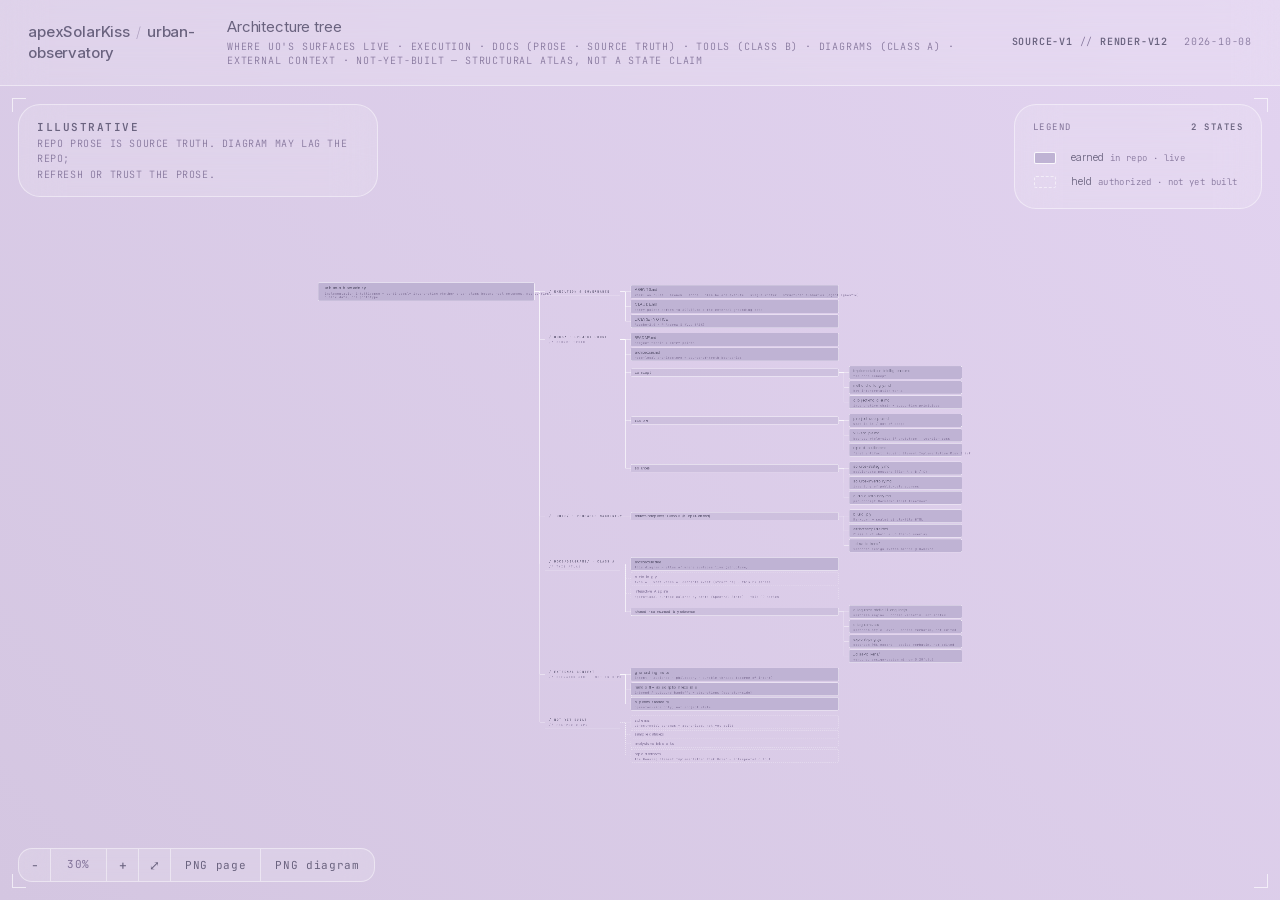
==== commit 3dec94a8: "feat(diagrams): static pages adopt the design-system-ASK #175 chrome and phone gestures Re-vendors b" ====
--- a/docs/diagrams/urban-observatory_architecture-tree.html
+++ b/docs/diagrams/urban-observatory_architecture-tree.html
@@ -12,6 +12,10 @@
 <!-- design-system-ASK foundations — local pinned mirror (no CDN). -->
 <link rel="stylesheet" href="./_dsa-tokens/colors_and_type.css">
 <link rel="stylesheet" href="diagrams.css">
+<!-- design-system-ASK disclosure grammar for the compact chrome triggers, from the local surface-module
+     mirror. surface-panel.css loads first, as surface-treatments.css requires. -->
+<link rel="stylesheet" href="./_dsa-surface/surface-panel.css">
+<link rel="stylesheet" href="./_dsa-surface/surface-treatments.css">
 </head>
 <body>
 
@@ -23,9 +27,10 @@
       <div class="s">where UO's surfaces live · execution · docs (prose · source truth) · tools (Class B) · diagrams (Class A) · external context · not-yet-built — structural atlas, not a state claim</div>
     </div>
     <div class="spacer"></div>
+    <div class="diagram-cue">illustrative</div>
     <div class="stamp">
-      <div><span class="k">source-v1</span> // <span class="k">render-v11</span></div>
-      <div>2026-10-06</div>
+      <div><span class="k">source-v1</span> // <span class="k">render-v12</span></div>
+      <div>2026-10-08</div>
     </div>
   </div>
 
@@ -39,16 +44,27 @@
     <div class="corner-tick bl"></div>
     <div class="corner-tick br"></div>
 
-    <!-- This atlas uses only the static pattern's structural states (no Spectral State). -->
-    <div class="legend glass">
-      <div class="h"><span>Legend</span><span class="fig">2 states</span></div>
-      <div class="row">
-        <div class="sw"><div class="box-solid"></div></div>
-        <div><span class="lbl">earned</span><span class="sub">in repo · live</span></div>
+    <div class="diagram-info" data-diagram-chrome>
+      <div class="diagram-info-triggers">
+        <button class="diagram-info-trigger surface-disclosure-trigger glass" type="button" aria-controls="diagramCaption" aria-expanded="true"><span class="surface-disclosure-label">About</span><span class="surface-disclosure-indicator" aria-hidden="true">&#9660;</span></button>
+        <button class="diagram-info-trigger surface-disclosure-trigger glass" type="button" aria-controls="diagramLegend" aria-expanded="true"><span class="surface-disclosure-label">Legend</span><span class="surface-disclosure-indicator" aria-hidden="true">&#9660;</span></button>
       </div>
-      <div class="row">
-        <div class="sw"><div class="box-dashed"></div></div>
-        <div><span class="lbl">held</span><span class="sub">authorized · not yet built</span></div>
+      <div class="caption glass" id="diagramCaption">
+        <b>illustrative</b><br>
+        repo prose is source truth. diagram may lag the repo;<br>
+        refresh or trust the prose.
+      </div>
+      <!-- This atlas uses only the static pattern's structural states (no Spectral State). -->
+      <div class="legend glass" id="diagramLegend">
+        <div class="h"><span>Legend</span><span class="fig">2 states</span></div>
+        <div class="row">
+          <div class="sw"><div class="box-solid"></div></div>
+          <div><span class="lbl">earned</span><span class="sub">in repo · live</span></div>
+        </div>
+        <div class="row">
+          <div class="sw"><div class="box-dashed"></div></div>
+          <div><span class="lbl">held</span><span class="sub">authorized · not yet built</span></div>
+        </div>
       </div>
     </div>
 
@@ -59,15 +75,14 @@
       <button id="zoomFit" title="Fit">⤢</button>
     </div>
 
-    <div class="caption glass">
-      <b>illustrative</b><br>
-      repo prose is source truth. diagram may lag the repo;<br>
-      refresh or trust the prose.
-    </div>
   </div>
 </div>
 
 <script src="urban-observatory_architecture-tree.source.js"></script>
+<!-- DS-owned responsive chrome — after the chrome markup, before the fit contract. Re-vendor byte-identical. -->
+<script src="diagrams-chrome.js"></script>
+<!-- DS-owned gesture controller — must load BEFORE the fit contract and the engine. Re-vendor byte-identical. -->
+<script src="diagrams-pointer.js"></script>
 <script src="diagrams-fit.js"></script>
 <script src="diagrams-text-layout.js"></script>
 <script src="diagrams-static-H-engine.js"></script>
--- a/docs/diagrams/diagrams.css
+++ b/docs/diagrams/diagrams.css
@@ -116,7 +116,16 @@
   position: relative; overflow: hidden;
   cursor: grab;
 }
+/* A canvas whose gestures the shared pointer controller owns (diagrams-pointer.js marks it,
+   and lays its own touch-action: none surface under the drawing and the panels): a finger on
+   the drawing or the empty canvas pans and pinches the drawing and never scrolls or zooms the
+   page. The panels laid over the canvas, and the header above it, keep the browser's own
+   touch behavior — their scrolling and the page's zoom. A page that has not loaded the
+   controller keeps the browser's touch behavior everywhere. */
+.canvas-wrap[data-diagram-pointer] > .stage { touch-action: none; }
+.canvas-wrap.panning,
 .canvas-wrap.dragging { cursor: grabbing; }
+.canvas-wrap.panning *,
 .canvas-wrap.dragging * { user-select: none; }
 
 .stage { position: absolute; top: 0; left: 0; transform-origin: 0 0; will-change: transform; }
--- a/docs/diagrams/_dsa-surface/surface-panel.css
+++ b/docs/diagrams/_dsa-surface/surface-panel.css
@@ -0,0 +1,224 @@
+/* =========================================================================
+   surface-panel — shared visual contract for live content panels.
+
+   An OPT-IN LIVE-SURFACE VISUAL RULE under Foundations. It is not an artifact
+   scaffold, not a surface pattern, not a component, and it is deliberately
+   none of those: it owns PRESENTATION ONLY, and it owns no markup and no
+   semantics. There is no template here, no required element, and no generated
+   preview — a consuming surface writes its own markup and applies these
+   classes to it.
+
+   That boundary is the whole point. Two semantic forms share this appearance
+   while sharing neither structure nor behavior:
+
+     full-panel link    the panel element IS a native <a>; the whole panel is
+                        the hit target and it contains no other link
+     inert + internal   the panel is an <article> or <div> and carries its own
+       links            links inside it — nav, chips, or action rows
+
+   A component or a shared markup partial would have to either permit a link
+   nested inside a link — invalid, and an accessibility defect — or flatten a
+   difference that is real. A stylesheet does neither. It also means adopting
+   this costs a consumer nothing structurally: add the classes, delete the
+   local re-derivation.
+
+   What it does NOT own, on purpose:
+
+     support-copy foreground   each consuming surface owns its own; this
+                               module sets none.
+     interaction on inert      an <article> or <div> panel gets no hover, no
+       panels                  press, and no pointer affordance from here. Only
+                               a.surface-panel is given the repo's interaction
+                               contract, because only it is actually pressable.
+     layout of the payload     a consumer's own actions, chips, metadata rows,
+                               and grids stay the consumer's.
+
+   It introduces no token or new palette value. Geometry and the interaction
+   edge retain raw literals where no role token exists — the 20px blur, an
+   established value, and the 0.5px light-theme attention ring, new with the
+   hover and focus treatment; neither has a token to resolve through. Every text
+   size resolves through the foundation scale, and reusable colors resolve
+   through existing roles. An unruled raw color or raw text size here is a
+   defect.
+
+   Scope: live content panels carrying a primary title, supporting copy, and
+   optionally metadata and actions. Shared rectangularity is not shared
+   semantics — token specimens, diagram nodes, artifact-scaffold cards, chips,
+   badges, lightboxes, and image cards are NOT this population and must not be
+   conformed to it.
+
+   THE GLASS RECIPE IS AUTHORED HERE, ONCE. A panel selects three things that
+   are governed separately: the page material (the glass fill, the 20px blur and
+   the hairline edge), free attachment (every corner at --radius-lg) and raised
+   elevation (--shadow-md). surface-treatments.css offers each of those as its
+   own axis class, for a separate surface that is not a content panel. The axis
+   classes share these declarations by selector grouping and never restate
+   them, so a change to the recipe here reaches both. The panel material, which
+   does not blur, shares the fill and the edge the same way. Four rules name the
+   raised-elevation token again, because a box-shadow list cannot compose across
+   rules: the linked panel's hover and focus rules below (three, by theme) and
+   the composed emphasis shadow in surface-treatments.css. A change to the
+   raised elevation updates those rules as well.
+
+   Grouping changes nothing about a panel. Every selector in a list keeps its
+   own specificity, no two of these rules set the same property, and every
+   panel declaration stays in this file. It gives an axis class nothing else
+   either: a surface carrying one is not a content panel and takes none of the
+   panel's column, inset or interaction. The axis classes are defined here and
+   documented in surface-treatments.css, which a page loads after this file;
+   an artifact scaffold that inlines surface-treatments.css inlines this file
+   before it.
+   ========================================================================= */
+
+/* The panel. A column, always: the support line sits BELOW its title rather
+   than beside it, which is what makes a title-plus-support pair read the same
+   way on every surface that adopts this. min-width: 0 is load-bearing beside
+   any flex or grid parent — without it a long unbreakable string sets the
+   panel's minimum size and pushes the row wider than its container. */
+.surface-panel {
+  display: flex;
+  flex-direction: column;
+  align-items: flex-start;
+  gap: var(--space-3);
+  min-width: 0;
+  padding: var(--space-6);
+}
+
+/* The glass recipe, one axis per rule. MATERIAL: the page material blurs; the
+   panel material shares the fill and the edge and does not blur. */
+.surface-panel,
+.surface-material-page,
+.surface-material-panel {
+  background: var(--surface-glass);
+  border: 1px solid var(--line-1);
+}
+.surface-panel,
+.surface-material-page {
+  backdrop-filter: blur(20px);
+  -webkit-backdrop-filter: blur(20px);
+}
+/* ATTACHMENT: free-standing, every corner rounded. */
+.surface-panel,
+.surface-attach-free {
+  border-radius: var(--radius-lg);
+}
+/* ELEVATION: raised. */
+.surface-panel,
+.surface-elevation-raised {
+  box-shadow: var(--shadow-md);
+}
+
+/* The panel primary label — Inter, sharing the primary-label object's size,
+   weight and tracking with surface-shell's structural title. LEADING is shared
+   with the shell's title forms on size, weight and tracking — but NOT on
+   leading. Both .surface-title forms take 1.16, a metric the shell owns and
+   earned from a wrapping, underlined locator; this label keeps --lh-heading
+   (1.12) because it is a single line and has no such condition. The shell's
+   older breadcrumb-only 1.35 is retired and is not what this refers to.
+
+   The FAMILY is where the two part, and it is owned by the SELECTOR, allocated
+   per role: `.surface-panel-title` is Inter, the foundation's default interface
+   and display family; `.surface-title` is the mono structural locator, in both
+   of the shell's title forms.
+   `.surface-action` is a third role and a separate mono exception — not this
+   one.
+
+   The allocation holds regardless of what a panel label says. A panel title
+   may name something technical or structural, and may contain `//` or any
+   other terminalcore grammar, and it stays Inter, because the selector owns
+   the role. Nothing here licenses reading a payload string to pick a family.
+   Size, weight and tracking are shared across this label and both shell-title
+   forms; leading is not, and that difference is deliberate. Those shared
+   declarations are what still make a primary label read as one object across
+   surfaces.
+
+   Do not conform either implementation to the other. */
+.surface-panel-title {
+  margin: 0;
+  font-family: var(--font-sans);
+  font-size: var(--fs-body);
+  font-weight: var(--fw-light);
+  line-height: var(--lh-heading);
+  letter-spacing: var(--tracking-tight);
+}
+
+/* Supporting copy, on the foundation's Small supporting-text role. The pair
+   separates on SIZE — 24 against 18 — not on weight. Foreground is the
+   consuming surface's, deliberately. */
+.surface-panel-support {
+  margin: 0;
+  font-family: var(--font-sans);
+  font-size: var(--fs-small);
+  font-weight: var(--fw-light);
+  line-height: var(--lh-body);
+  letter-spacing: var(--tracking-normal);
+}
+
+/* A panel that is ITSELF a link. Only this form gets interaction, and it takes
+   the repo README's hover/press/focus contract verbatim so every consumer
+   inherits it rather than re-deriving it. Hover spends both approved limbs: the
+   opacity drop, plus the border turning PURE MAGENTA — the attention treatment a
+   compact action uses, shared with keyboard-visible focus. surface-action.css
+   carries the full account of both.
+
+   The apparent edge is 1.5px in light — the 1px border plus a 0.5px zero-blur
+   ring — and 1px in dark. There is no glow and no layout change. Press keeps its
+   scale.
+
+   THE RING COMPOSES WITH --shadow-md; IT NEVER REPLACES IT. A panel's resting
+   elevation is not an interaction state, so neither hover nor focus extinguishes
+   it: both restate the shadow and draw the ring outside it, and dark restates
+   the shadow alone. That is why the shadow appears in these rules at all. The
+   composition is with THIS module's resting shadow; a rule cannot read another
+   one. A consumer that gives a linked panel a different resting shadow restates
+   it in its own hover and focus rules — composed with the 0.5px ring in light,
+   alone under each dark path — later in source than this module.
+
+   The two states stay independent — focus persists after the pointer leaves —
+   and share only the paint. The 0.92 opacity drop remains hover's alone.
+
+   An inert panel gets none of this. A panel containing its own links is inert
+   HERE and its links carry their own affordances; nesting a link inside a
+   link is invalid, so this rule and that arrangement are mutually exclusive by
+   construction. */
+a.surface-panel {
+  text-decoration: none;
+  color: var(--fg-1);
+  /* NO `border-bottom: none` here. The foundation underlines anchors, but that
+     rule is element-level (0,0,1) and `.surface-panel`'s border shorthand is a
+     class (0,1,0), so the underline is already overridden — while a
+     `border-bottom: none` at (0,1,1) would outrank the shorthand and leave the
+     panel with three sides. Measured before this was removed: bottom width 0. */
+  border-color: var(--line-2);
+  transition:
+    border-color var(--dur-2) var(--ease-out),
+    opacity var(--dur-2) var(--ease-out),
+    transform var(--dur-1) var(--ease-out),
+    box-shadow var(--dur-2) var(--ease-out);
+}
+/* The SHARED paint, composed with the resting shadow. */
+a.surface-panel:hover,
+a.surface-panel:focus-visible {
+  border-color: var(--ask-emphasis-magenta);
+  box-shadow: var(--shadow-md), 0 0 0 0.5px var(--ask-emphasis-magenta);
+}
+/* Dark: the 1px magenta border and the resting shadow, no ring. The trailing
+   :where() keeps these at the shared rule's own specificity (0,2,1). */
+a.surface-panel:hover:where(:root[data-theme="dark"] *, .theme-dark, .theme-dark *),
+a.surface-panel:focus-visible:where(:root[data-theme="dark"] *, .theme-dark, .theme-dark *) { box-shadow: var(--shadow-md); }
+@media (prefers-color-scheme: dark) {
+  a.surface-panel:hover:where(:root:not([data-theme="light"]):not([data-theme="dark"]) *),
+  a.surface-panel:focus-visible:where(:root:not([data-theme="light"]):not([data-theme="dark"]) *) { box-shadow: var(--shadow-md); }
+}
+
+/* The limbs that are NOT shared. */
+a.surface-panel:hover { opacity: 0.92; }
+a.surface-panel:active { transform: scale(0.97); }
+a.surface-panel:focus-visible { outline: none; }
+
+/* Reduced motion. Transitions and the press scale are removed; the shared hover
+   and focus paint still applies, without animation. */
+@media (prefers-reduced-motion: reduce) {
+  a.surface-panel { transition: none; }
+  a.surface-panel:active { transform: none; }
+}
--- a/docs/diagrams/_dsa-surface/surface-treatments.css
+++ b/docs/diagrams/_dsa-surface/surface-treatments.css
@@ -0,0 +1,373 @@
+/* =========================================================================
+   surface-treatments — separate surfaces composed from three axes; the
+   disclosure; content emphasis.
+
+   An OPT-IN VISUAL RULE under Foundations. It owns PRESENTATION ONLY: no
+   markup, no semantics, no template, and no generated preview. A consuming
+   surface writes its own markup and applies these classes to it.
+
+   It serves BOTH lifecycles. A live surface references or vendors it and
+   re-syncs when it changes. An artifact scaffold may inline it at generation
+   time, after which the sealed copy does not re-sync. It loads no resource and
+   imports no stylesheet, so it inlines verbatim — together with
+   surface-panel.css, which it extends.
+
+   LOAD ORDER   colors_and_type.css -> surface-panel.css -> surface-treatments.css
+                (surface-document.css, where a page also uses it, loads before
+                this file)
+
+   LOAD ORDER IS LOAD-BEARING.
+     1  surface-panel.css comes first. It authors the glass recipe once and
+        shares it by selector grouping: .surface-material-page,
+        .surface-material-panel, .surface-attach-free and
+        .surface-elevation-raised are defined THERE. Without that file those
+        four classes do nothing.
+     2  Material and elevation precede emphasis. The emphasis border and paint
+        then win at equal specificity (0,1,0) over a material's edge and over
+        .surface-elevation-flush.
+     3  .surface-emphasis.surface-elevation-raised composes the emphasis paint
+        with the raised shadow at (0,2,0), so an emphasized surface that is
+        also raised keeps both. It names --shadow-md again, because a
+        box-shadow list cannot compose across rules.
+     4  The accent modifiers follow the base rules that set a default accent.
+     5  The disclosure's foreground rules share one specificity per host —
+        (0,3,1) for the indicator and (0,2,1) for the summary of a details
+        host; (0,3,0) and (0,2,0) for a controlled trigger — and are ordered
+        [open] / [aria-expanded="true"] < :hover < :focus-visible, so a
+        trigger that is hovered and focused shows the focus signal: the
+        magenta indicator and the outline.
+
+   USE. Use .surface-panel for a live content panel, and always for a panel
+   that is itself a link: a.surface-panel is the only linked-panel form. Use
+   .surface-separate plus one material, one attachment and one elevation where
+   the reader needs a separate plane that is not a content panel — an
+   emphasis panel or a comparison plane. Never compose
+   axis classes or .surface-emphasis onto .surface-panel: this file loads
+   later, so either would silently replace part of the panel. This module
+   offers no emphasis for a full-panel link; the repository README (Hover,
+   press, focus) records that a persistent emphasis on one is overwritten
+   while it is hovered or focused and needs the consumer's own composition.
+
+   It introduces no token and no palette value. Space, type, color, radius,
+   motion and shadow resolve through the foundation, apart from the registered
+   literals below. There is no blur here and no blur token: the one value
+   every blurring material uses is the panel recipe's, authored in
+   surface-panel.css.
+
+   CATALOG
+
+   SURFACE AXES
+     meaning         a separate surface selected on three independent axes:
+                     material (fill, blur, edge), attachment (corners) and
+                     elevation (depth cue); none determines another
+     population      a separate plane that is not a content panel: an
+                     emphasis panel, a comparison plane, a section synthesis
+                     (surface-document.css: panel material, free, flush), an
+                     overlay or an independently scrolling region
+     owner           this module; the page material, panel material, free
+                     attachment and raised elevation are authored in
+                     surface-panel.css and shared by selector grouping
+     reuses          --surface-glass, --line-1, --radius-lg, --radius-pill,
+                     --shadow-md, --space-5
+     variation       material page | panel · attachment free | top | bottom |
+                     full-width | chip · elevation flush | raised
+     exclusions      content panels take .surface-panel; ordinary flow,
+                     subordinate grouping and quotation take no surface
+     example         a flush emphasis plane on the page material with free
+                     corners
+     counterexample  a raised, blurred card wrapped around an ordinary
+                     subsection
+
+   ATTACHMENT
+     meaning         which edges a surface is joined to; it governs CORNER
+                     TREATMENT ONLY — radius on the free corners, none where
+                     every edge is joined
+     population      free-standing surfaces; surfaces joined at the top or the
+                     bottom edge; surfaces joined along their full width; chips
+     owner           this module
+     reuses          --radius-lg, --radius-pill
+     variation       .surface-attach-free · .surface-attach-top (hangs from
+                     the top: the bottom corners round) · .surface-attach-bottom
+                     (rises from the bottom: the top corners round) ·
+                     .surface-attach-full-width (no corner rounds) ·
+                     .surface-attach-chip (pill corners)
+     exclusions      no fill, blur, edge or shadow; an attached surface here
+                     keeps all four edges. surface-shell's navigation panel
+                     realizes the same corner rule pattern-locally and also
+                     drops the border on its joined edge; it does not consume
+                     these classes
+     example         a drawer hanging from the top edge rounds its two bottom
+                     corners, whatever its material and elevation
+     counterexample  a full radius on that drawer, which rounds a joined edge
+                     and detaches it from what it hangs from
+
+   DISCLOSURE
+     meaning         a trigger and the region it expands
+     population      a details element whose summary names what it reveals;
+                     or, where the host must keep a region it controls, a
+                     button carrying .surface-disclosure-trigger whose
+                     aria-expanded and aria-controls state that region. The
+                     controlled trigger takes the summary's grammar — label,
+                     indicator, rotation, hover and focus — and none of the
+                     enclosure's geometry: its host keeps padding, placement
+                     and the region's own surface
+     owner           this module
+     reuses          the panel material, free attachment and flush elevation
+                     for its enclosure; operative-label metrics for the
+                     trigger; --space-6 inset, --space-4 gap; --fg-1 at 2px,
+                     --space-1 out, for the trigger's keyboard-focus outline
+     variation       none per artifact
+     exclusions      the region takes no second surface; the trigger joins
+                     neither the attention edge nor the foreground-bound link
+                     treatment: its hover and focus are its own
+     example         a census kept behind a "measured census" trigger; a
+                     diagram's legend behind a "legend" trigger on a small
+                     canvas
+     counterexample  a summary styled as a compact action, or a heading
+                     standing in for the trigger; a plus or minus sign
+                     standing in for the indicator
+
+   CONTENT EMPHASIS
+     meaning         "this deserves attention": persistent, assigned by the
+                     content's role, and not interactive. It is not elevation,
+                     not containment and not interaction — hover and focus are
+                     transient and border-only; emphasis stays at rest
+     population      .surface-emphasis for a whole unit (a perimeter and a
+                     soft bloom, present at rest); .surface-emphasis-rail for a
+                     bounded passage in the reading flow (a vertical accent
+                     rule and an inset), which in a document is the authorial
+                     callout; .surface-emphasis-chip for the marker that names
+                     why — on a surface with no accent of its own, such as a
+                     section synthesis panel, the chip carries the accent
+                     modifier itself, so only its border takes the accent and
+                     the panel gains no perimeter and no bloom
+     owner           this module
+     reuses          --ask-emphasis-magenta, --ask-emphasis-violet,
+                     --ask-emphasis-cyan; operative-label metrics for the chip;
+                     --fg-1 for the chip's words
+     variation       the accent (.surface-emphasis--magenta | --violet | --cyan)
+                     supplied by the content's role; the dose per theme
+     exclusions      no hover, press, focus or animation; the chip's words stay
+                     in the primary text role and the accent stays on the
+                     border; use the least elaborate treatment that expresses
+                     the distinction
+     example         a finding marked "read this first", its accent on the
+                     perimeter and the chip border
+     counterexample  a hard directional drop shadow with no visible border,
+                     or chip words set in the accent
+
+   THE EMPHASIS DOSE. The themes are deliberately not numerically equal,
+   because equal numbers do not read as equal emphasis: light has an apparent
+   1.5px edge (the 1px border plus a 0.5px zero-blur ring, which grows the edge
+   without growing layout) and a 28% bloom; dark has a 1px edge and a 50%
+   bloom. The dark dose applies under an explicit dark theme, a .theme-dark
+   subtree and an automatic dark theme.
+
+   REGISTERED LITERALS — no token expresses these values
+     1px, 2px              surface edge and accent-rail widths
+     0.5px, 0              the emphasis ring, light and dark
+     28%, 50%              the emphasis bloom alpha, light and dark
+     70%                   the emphasis ring's accent mix
+     22px 1px              the emphasis bloom's blur and spread
+     -90deg                the closed disclosure indicator's rotation
+     1                     the disclosure indicator's leading
+     2px                   the emphasis chip's block padding
+     2px                   the disclosure trigger's focus-outline width
+
+   LIMITS
+     - Hover and focus colors on the disclosure trigger depend on the
+       source order stated above; a consumer that restates one of them
+       restates all three in the same order.
+     - Under prefers-reduced-motion: reduce the indicator changes state
+       without animating.
+     - The trigger's focus outline is drawn --space-1 outside the summary,
+       inside the disclosure's --space-6 inset; a consumer that clips that
+       band hides it.
+   ========================================================================= */
+
+/* ---- Surface axes ----------------------------------------------------- */
+
+/* Material, free attachment and raised elevation are authored in
+   surface-panel.css. What follows is what the panel recipe does not select. */
+
+/* ATTACHMENT — corners only. */
+.surface-attach-top        { border-radius: 0 0 var(--radius-lg) var(--radius-lg); }
+.surface-attach-bottom     { border-radius: var(--radius-lg) var(--radius-lg) 0 0; }
+.surface-attach-full-width { border-radius: 0; }
+.surface-attach-chip       { border-radius: var(--radius-pill); }
+
+/* ELEVATION — flush. Absence of a shadow is not deficient elevation. */
+.surface-elevation-flush { box-shadow: none; }
+
+/* A SEPARATE SURFACE — the plane itself. Its material, attachment and
+   elevation are chosen with the axis classes above. */
+.surface-separate { padding: var(--space-5); }
+
+/* ---- Disclosure ------------------------------------------------------- */
+
+/* The enclosure composes the axes: .surface-disclosure +
+   .surface-material-panel + .surface-attach-free + .surface-elevation-flush. */
+.surface-disclosure {
+  display: flex;
+  flex-direction: column;
+  gap: var(--space-4);
+  padding: var(--space-6);
+}
+/* The trigger's grammar, shared by the summary of a details host and a
+   controlled trigger. */
+.surface-disclosure > summary,
+.surface-disclosure-trigger {
+  cursor: pointer;
+  font-family: var(--font-mono);
+  font-size: var(--fs-caption);
+  font-weight: var(--fw-light);
+  letter-spacing: var(--tracking-wide);
+  text-transform: uppercase;
+  color: var(--fg-2);
+}
+.surface-disclosure > summary {
+  list-style: none;
+  margin: 0;
+  display: flex;
+  align-items: center;
+  justify-content: space-between;
+  gap: var(--space-3);
+}
+/* A controlled trigger is a native button: its own chrome is reset, and its
+   host supplies any surface around it. */
+.surface-disclosure-trigger {
+  appearance: none;
+  margin: 0;
+  padding: 0;
+  border: 0;
+  background: none;
+  display: inline-flex;
+  align-items: center;
+  gap: var(--space-3);
+  text-align: start;
+}
+.surface-disclosure-trigger > .surface-disclosure-label { flex: 0 1 auto; min-width: 0; }
+.surface-disclosure > summary::-webkit-details-marker { display: none; }
+/* The label is a real flex item so a long label can shrink and wrap. It
+   shrinks and does not grow: justify-content already places the indicator at
+   the trailing edge. */
+.surface-disclosure > summary > .surface-disclosure-label { flex: 0 1 auto; min-width: 0; }
+.surface-disclosure[open] > summary { color: var(--fg-1); }
+.surface-disclosure > summary .surface-disclosure-indicator,
+.surface-disclosure-trigger .surface-disclosure-indicator {
+  flex: 0 0 auto;
+  font-size: var(--fs-caption);
+  line-height: 1;
+  color: var(--fg-2);
+  transition: transform var(--dur-2) var(--ease-out);
+}
+.surface-disclosure[open] > summary .surface-disclosure-indicator { color: var(--fg-1); }
+.surface-disclosure:not([open]) > summary .surface-disclosure-indicator { transform: rotate(-90deg); }
+/* The controlled trigger reads its state from aria-expanded, the one truthful
+   source its controller keeps. */
+.surface-disclosure-trigger[aria-expanded="true"] { color: var(--fg-1); }
+.surface-disclosure-trigger[aria-expanded="true"] .surface-disclosure-indicator { color: var(--fg-1); }
+.surface-disclosure-trigger[aria-expanded="false"] .surface-disclosure-indicator { transform: rotate(-90deg); }
+/* Hover: a closed disclosure's foreground rises; an open one already rests at
+   --fg-1. No border, no opacity drop, no press. */
+.surface-disclosure > summary:hover { color: var(--fg-1); }
+.surface-disclosure > summary:hover .surface-disclosure-indicator { color: var(--fg-1); }
+.surface-disclosure-trigger:hover { color: var(--fg-1); }
+.surface-disclosure-trigger:hover .surface-disclosure-indicator { color: var(--fg-1); }
+/* Focus: the summary is at --fg-1, the indicator takes the emphasis magenta and
+   a 2px --fg-1 outline surrounds the trigger, --space-1 out. The outline is the
+   signal that always shows: an open disclosure's summary already rests at --fg-1,
+   and a trigger may lead with a mark that keeps its own color.
+   These follow the hover rules on purpose (load order, item 5). */
+.surface-disclosure > summary:focus-visible { color: var(--fg-1); outline: 2px solid var(--fg-1); outline-offset: var(--space-1); }
+.surface-disclosure > summary:focus-visible .surface-disclosure-indicator { color: var(--ask-emphasis-magenta); }
+.surface-disclosure-trigger:focus-visible { color: var(--fg-1); outline: 2px solid var(--fg-1); outline-offset: var(--space-1); }
+.surface-disclosure-trigger:focus-visible .surface-disclosure-indicator { color: var(--ask-emphasis-magenta); }
+.surface-disclosure > .surface-disclosure-body { margin: 0; }
+
+@media (prefers-reduced-motion: reduce) {
+  .surface-disclosure > summary .surface-disclosure-indicator,
+  .surface-disclosure-trigger .surface-disclosure-indicator { transition: none; }
+}
+
+/* ---- Content emphasis ------------------------------------------------- */
+
+/* The rail: a bounded passage inside the reading flow or inside an existing
+   surface. No perimeter, no bloom, no second wash. It marks attention, not a
+   change of voice, so it is not quotation. In a document it is the authorial
+   callout: a thesis, posed question or contrast the document states in its own
+   voice (surface-document.css). surface-document.css reuses its geometry —
+   width, style and inset — for the passage rail of a quotation and a
+   preformatted block, but not its meaning: a quotation's rail is violet,
+   represented voice, and a preformatted block's is magenta like this one.
+   check-type-roles.mjs (R7) keeps the geometry equal and pins each color. On
+   document text this rail is always magenta; elsewhere the violet and cyan
+   modifiers below stay valid. Where surface-document.css is loaded, a rail
+   inside a railed passage — a quotation, a block or another rail — draws none:
+   that module's nested-rail rule removes it, so one passage keeps one rail. */
+.surface-emphasis-rail {
+  --surface-emphasis-accent: var(--ask-emphasis-magenta);
+  border-left: 2px solid var(--surface-emphasis-accent);
+  padding-left: var(--space-4);
+}
+/* Two rails in a row would read as one passage. A rail directly after a rail
+   takes a buffer, added to whatever gap its parent supplies. */
+.surface-emphasis-rail + .surface-emphasis-rail { margin-top: var(--space-5); }
+
+/* The dose, per theme. */
+:root                             { --surface-emphasis-ring: 0.5px; --surface-emphasis-bloom: 28%; }
+:root[data-theme="dark"],
+.theme-dark                       { --surface-emphasis-ring: 0;     --surface-emphasis-bloom: 50%; }
+:root[data-theme="light"]         { --surface-emphasis-ring: 0.5px; --surface-emphasis-bloom: 28%; }
+@media (prefers-color-scheme: dark) {
+  :root:not([data-theme="light"]) { --surface-emphasis-ring: 0;     --surface-emphasis-bloom: 50%; }
+}
+
+/* The panel: a perimeter plus a soft bloom, present at rest. Flush by default:
+   an emphasized unit must be easier to notice, not necessarily higher. */
+.surface-emphasis {
+  --surface-emphasis-accent: var(--ask-emphasis-magenta);
+  border: 1px solid var(--surface-emphasis-accent);
+  box-shadow:
+    0 0 0 var(--surface-emphasis-ring) color-mix(in srgb, var(--surface-emphasis-accent) 70%, transparent),
+    0 0 22px 1px color-mix(in srgb, var(--surface-emphasis-accent) var(--surface-emphasis-bloom), transparent);
+}
+/* Emphasis and elevation are separate axes: a raised emphasized surface keeps
+   both rather than one replacing the other. */
+.surface-emphasis.surface-elevation-raised {
+  box-shadow:
+    0 0 0 var(--surface-emphasis-ring) color-mix(in srgb, var(--surface-emphasis-accent) 70%, transparent),
+    0 0 22px 1px color-mix(in srgb, var(--surface-emphasis-accent) var(--surface-emphasis-bloom), transparent),
+    var(--shadow-md);
+}
+
+/* The accent is supplied by the content's role, never chosen decoratively.
+   These bind the existing emphasis accents and create none. */
+.surface-emphasis--magenta { --surface-emphasis-accent: var(--ask-emphasis-magenta); }
+.surface-emphasis--violet  { --surface-emphasis-accent: var(--ask-emphasis-violet); }
+.surface-emphasis--cyan    { --surface-emphasis-accent: var(--ask-emphasis-cyan); }
+
+/* The marker that names why a unit is emphasized. Two channels on purpose:
+   the accent arrives on the border, where it cannot drift from the perimeter
+   it belongs to, and the words are set in the primary text role. Outside an
+   accented surface the border falls back to the tertiary foreground. */
+.surface-emphasis-chip {
+  display: inline-block;
+  align-self: flex-start;
+  font-family: var(--font-mono);
+  font-size: var(--fs-caption);
+  font-weight: var(--fw-light);
+  line-height: var(--lh-tight);
+  letter-spacing: var(--tracking-wide);
+  text-transform: uppercase;
+  color: var(--fg-1);
+  border: 1px solid var(--surface-emphasis-accent, var(--fg-3));
+  border-radius: var(--radius-sm);
+  padding: 2px var(--space-2);
+  margin: 0;
+}
+
+/* Inline emphasis inside the trigger and the chip. Scoped, so strong and em
+   elsewhere keep their own styling. */
+:where(.surface-disclosure, .surface-emphasis-chip) strong { font-weight: var(--fw-medium); color: var(--fg-1); }
+:where(.surface-disclosure, .surface-emphasis-chip) em { font-style: italic; }
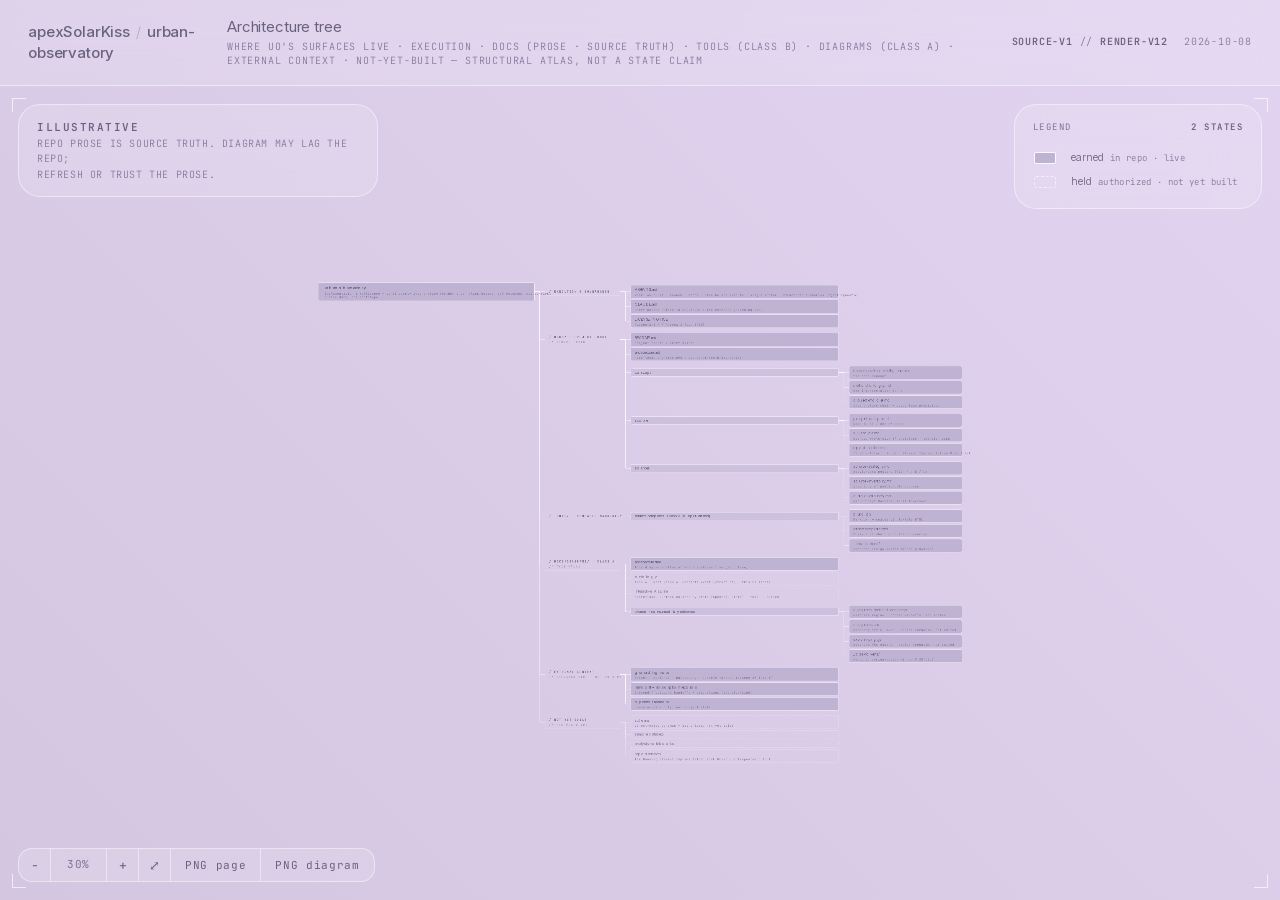
==== commit 7c535a79: "docs(diagrams): conform the spine's version, pin and dependency records to 842f272 The previous comm" ====
--- a/docs/diagrams/urban-observatory_architecture-tree.html
+++ b/docs/diagrams/urban-observatory_architecture-tree.html
@@ -5,7 +5,7 @@
 <meta name="viewport" content="width=device-width, initial-scale=1.0">
 <title>urban-observatory — architecture tree</title>
 <meta name="description" content="Illustrative architecture tree for urban-observatory: where the repo's surfaces live. Structural atlas, not a state claim. Repo prose is source truth.">
-<meta name="generator" content="conforms to apexSolarKiss/design-system-ASK Tier 1 + Tier 2 by reference at generation time (pin 067691a)">
+<meta name="generator" content="conforms to apexSolarKiss/design-system-ASK Tier 1 + Tier 2 by reference at generation time (pin 842f272)">
 <link rel="icon" type="image/svg+xml" href="/favicon.svg">
 <link rel="icon" type="image/png" sizes="32x32" href="/favicon-32.png">
 <link rel="apple-touch-icon" href="/apple-touch-icon.png">
--- a/docs/diagrams/_dsa-tokens/colors_and_type.css
+++ b/docs/diagrams/_dsa-tokens/colors_and_type.css
@@ -102,6 +102,20 @@
   --ask-emphasis-magenta: #FF00FF;
   --ask-emphasis-violet:  #AA40FF;
   --ask-emphasis-cyan:    #00BEFF;
+
+  /* ---------- State values (reserved — the sanctioned semantic systems only) ----------
+     The physical colors of Spectral State's health ramp and Evidence State's two own roles,
+     defined once here beside the emphasis accents those systems also bind. One value in both
+     themes; no theme block redefines them. They are NOT general UI, chrome, emphasis or
+     interaction color: a surface reaches them only through a semantic role (--state-*,
+     --evidence-*), whose system owns its meaning, applicability and grammar. They add no hue to
+     the palette above, and the emphasis accents stay three. */
+  --ask-state-value-green:         hsl(120, 95%, 60%);   /* #38FA38 — Spectral State earned */
+  --ask-state-value-yellow:        hsl( 60, 95%, 60%);   /* #FAFA38 — Spectral State structural */
+  --ask-state-value-orange:        hsl( 30, 100%, 50%);  /* #FF8000 — Spectral State partial */
+  --ask-state-value-red:           hsl(  0, 95%, 60%);   /* #FA3838 — Spectral State deflated */
+  --ask-state-value-brown:         hsl( 30, 45%, 48%);   /* #B17A43 — Evidence State weakened */
+  --ask-state-value-lavender-gray: hsl(264,  8%, 53%);   /* #857E91 — Evidence State not yet testable */
 
   /* ==== TIER 1 — Foundation (semantic role tokens; gradient mechanism uses Tier 2 values) ==== */
   /* ---------- Semantic — Light mode (default) ---------- */
@@ -299,6 +313,12 @@
 /* The root carries the solid edge; the body stays transparent so the root's
    background is what propagates to the canvas. */
 html { background-color: var(--bg-edge); }
+/* On paper the body's field scrolls with the document. Fixed, Chrome positions
+   it against the printing window's viewport and paints it only in a strip that
+   wide on each sheet, so a window narrower than the printed column leaves a band
+   of the root's field beside it. Scrolling, it is one gradient the length of the
+   document, the same from any window. It applies only in print. */
+@media print { body { background-attachment: scroll; } }
 body { background-color: transparent; }
 
 h1, .h1 {
--- a/docs/diagrams/_dsa-surface/surface-treatments.css
+++ b/docs/diagrams/_dsa-surface/surface-treatments.css
@@ -1,6 +1,7 @@
 /* =========================================================================
    surface-treatments — separate surfaces composed from three axes; the
-   disclosure; content emphasis.
+   disclosure; content emphasis; the bordered label; the labeled range; rail
+   paint; fill paint; the scope underline.
 
    An OPT-IN VISUAL RULE under Foundations. It owns PRESENTATION ONLY: no
    markup, no semantics, no template, and no generated preview. A consuming
@@ -144,7 +145,8 @@
      owner           this module
      reuses          --ask-emphasis-magenta, --ask-emphasis-violet,
                      --ask-emphasis-cyan; operative-label metrics for the chip;
-                     --fg-1 for the chip's words
+                     --fg-1 for the chip's words; the bordered label's box and
+                     edge for the chip
      variation       the accent (.surface-emphasis--magenta | --violet | --cyan)
                      supplied by the content's role; the dose per theme
      exclusions      no hover, press, focus or animation; the chip's words stay
@@ -156,6 +158,354 @@
      counterexample  a hard directional drop shadow with no visible border,
                      or chip words set in the accent
 
+   BORDERED LABEL
+     meaning         a short inert label inside a thin border: a word that is
+                     read, never operated. One box for every such label, so a
+                     label measures the same wherever it appears and only its
+                     meaning changes its color
+     population      .surface-bordered-label, neutral by default: a status
+                     word such as DRAFT. Two governed meanings take the same
+                     box: the emphasis chip, by selector grouping in this file,
+                     its border the emphasis accent; and Review Semantics'
+                     review mark, which carries the class, its border the
+                     review role's value
+     owner           this module: display, size, baseline, wrapping, padding,
+                     corners, the 1px layout border, the per-theme edge
+                     reinforcement, the clearance that keeps the reinforcement
+                     visible, and the neutral border. The words take the
+                     composing text role (.doc-label in a document, the chip's
+                     operative-label metrics); the border color comes from the
+                     composing meaning, through --surface-bordered-label-color
+     reuses          --fg-3 for the neutral border; --radius-sm; --space-2
+     variation       the border color, set only by a governed meaning; the
+                     edge dose per theme
+     exclusions      no fill, wash, bloom, depth shadow, hover, press, focus
+                     or animation; this treatment takes --radius-sm (8px),
+                     not --radius-pill; corner shape alone assigns no
+                     interaction. Never a color chosen for contrast or
+                     decoration: a neutral label stays --fg-3, and a color
+                     arrives only with the emphasis chip or a review mark.
+                     Evidence dots, state squares and the not-yet-testable
+                     rail are not bordered labels, and the status badge
+                     (surface-shell) is an unbordered note
+     example         a neutral DRAFT; a THESIS chip in the emphasis magenta; a
+                     PROPOSED review mark in its role value — one box, three
+                     meanings
+     counterexample  a review module or a consumer setting its own padding,
+                     edge width or corner for a label; a bordered label used as
+                     a button
+
+   LABELED RANGE
+     meaning         the exact run of blocks one label governs: a scope rail
+                     in the outer margin, beginning beside the label at the
+                     range's head and ending after its last block, so a reader
+                     sees where the label's scope starts and ends without
+                     inferring it from placement
+     population      .surface-labeled-range on the element that holds the run,
+                     or on one whole list item, which is then the range itself
+                     (the item host, below). Neutral by default: its first
+                     child is the label itself, a
+                     neutral bordered label such as DRAFT, over the blocks it
+                     marks; a neutral range claims no judgment, and content
+                     inside it keeps its own marks. One governed meaning sets
+                     its color: Review Semantics' annotation range, whose first
+                     child is the row naming its one review judgment, and whose
+                     rail takes that judgment's value
+     owner           this module: the rail's stroke, its lane outside the
+                     content edge, its reach past the range's first child, the
+                     label or its row, and its last block (whose outer margins
+                     it removes, so the rail ends just past them), the buffer
+                     between two ranges and at the edge of a list that opens
+                     or closes on an item host, the item host's lane and inset
+                     ends, and the neutral color. The run's own
+                     flow is its composition's (.doc-group in a document); the
+                     color comes from the composing meaning, through
+                     --surface-labeled-range-color, and that color's paint as
+                     a rail (RAIL PAINT) through --surface-labeled-range-paint
+     reuses          --fg-3 for the neutral rail; --space-1, --space-3 and
+                     --space-5
+     variation       the rail color, set only by a governed meaning, with its
+                     color's rail paint; for an item host, the list's
+                     indentation, which the host names through
+                     --surface-labeled-range-indent
+     exclusions      draws nothing on the range's own box and moves nothing it
+                     holds sideways: no inline margin, no padding, border,
+                     offset, transform, indent, fill or wash. Never a rail at
+                     the content edge, which belongs to the passage roles
+                     (quotation, preformatted block, callout). Never nested in
+                     another range, and never inside a list item, a railed
+                     passage, a separate surface or panel, a hierarchy level
+                     or an annotation note, whose own edges or markers sit
+                     where its rail would; a list inside a range keeps its
+                     markers inside its own padding. An item host is the item
+                     itself, never a block inside it, and an item of a list in
+                     the flow, never of a list inside another item; like any
+                     range it takes no content role, so its words sit in its
+                     own blocks. No ornament at the rail's ends: no foot, cap,
+                     dot or arrow. Never the cue for words inside a block:
+                     that is the scope underline. Colors other than neutral
+                     and the governed review value are not admitted: emphasis
+                     keeps its own rail
+     example         two paragraphs beside a magenta scope rail under
+                     PROPOSED, then one beside a green rail under ACCEPTED; a
+                     quotation and the sentence that reads it, beside one
+                     scope rail that runs outside the quotation's own violet
+                     rail; two judged items of one list, each beside its own
+                     rail in that same lane, outside the bullets
+     counterexample  a review color on a paragraph's own rail; a scope rail
+                     with no label at its head; one annotation range over
+                     blocks whose judgments differ
+
+   RAIL PAINT
+     meaning         how a governed color is painted as a rail, on each
+                     field: the same color drawn as the same rail on the same
+                     field takes the same paint, whichever meaning draws it
+     population      the rails a governed meaning colors: the labeled range's
+                     scope rail (this module) and the comparison table's
+                     assessment rail (surface-document.css). One paint for
+                     each color both of them draw, the Spectral State values
+                     earned (green), structural (yellow) and deflated (red):
+                     --surface-rail-paint-earned,
+                     --surface-rail-paint-structural and
+                     --surface-rail-paint-deflated
+     owner           this module: each paint and its dose. Spectral State owns
+                     each color. The composing meaning
+                     binds a role to its color and to that color's paint:
+                     Review Semantics for a range, Criterion Assessment for an
+                     assessment. Each rail's composition keeps its place,
+                     length, gap and containment
+     reuses          the rail's own color, through currentColor
+     variation       none today: every color takes none, the plain 2px stroke,
+                     on both fields. Each paint stays the one place a measured
+                     dose for its color would be added
+     exclusions      paint only: no width, place, length or gap, and nothing
+                     that moves text. A rail only: never a bordered label's
+                     edge, an emphasis perimeter or bloom, the hierarchy rail,
+                     the not-yet-testable dashed rail, a scope underline, a
+                     diagram's stroke, a dot or a square. It assigns no
+                     color: a meaning paints only colors it is already
+                     admitted. A rail in a color with no paint here, such as
+                     a passage rail's emphasis accent, a proposed or open
+                     range's, or a neutral, keeps the plain stroke; a paint
+                     for one of those colors would bind every rail drawn in it
+     example         a declined range's scope rail and an adverse
+                     assessment's rail: one red, one paint, in two places;
+                     caution's yellow the same plain stroke beside a summary, a
+                     value field and the key
+     counterexample  a meaning setting its own dose or theme branch for a
+                     color this module paints; the bordered label's edge
+                     recipe copied onto a rail; a rail's dose that follows a
+                     .theme-dark subtree while its color follows the root
+
+   FILL PAINT
+     meaning         how a governed color is painted as a filled shape or
+                     field: the shape at 100% of its color, its boundary in
+                     the same color, and the ink of any text set on it. The
+                     same color filled takes the same ink, whichever meaning
+                     draws it
+     population      role- and state-bearing filled shapes and fields: a
+                     state node, a function's part or field, a key's filled
+                     specimen. One ink per fill color, keyed by the color:
+                     --surface-fill-ink-on-yellow, -on-green, -on-orange,
+                     -on-cyan, -on-red, -on-violet, -on-magenta, -on-white
+                     and -on-lavender; and the neutral filled shape,
+                     --surface-fill-neutral, --surface-fill-neutral-edge and
+                     --surface-fill-ink-on-neutral
+     owner           this module: the recipe (fill, boundary, ink), each ink,
+                     the neutral shape's paint and every theme exception. The
+                     semantic systems own each color and bind each role to its
+                     color's ink: Spectral State (--state-*-ink) and Three
+                     Functions (--function-*-ink). The composing surface or
+                     engine owns the shape: its geometry, stroke width,
+                     cutouts, layout and emphasis
+     reuses          --ask-fg-light (#6A637F), --ask-lavender-ask (#D4C6E1)
+                     and, on magenta in dark only, --fg-high-contrast
+                     (#201D26, README registered use 4) as inks;
+                     --ask-surface for the neutral fill
+     variation       two declared theme exceptions and nothing else: magenta's
+                     ink is the lavender in light and the high-contrast ink in
+                     dark; the neutral shape is --ask-surface with a white edge
+                     in light and the lavender in dark. Every other ink is the
+                     same in both themes, as the colors are. The root theme
+                     decides, as it does for the colors; a .theme-dark subtree
+                     is not a field this module paints
+     exclusions      a dot, chip, rail, bordered label, range, underline or
+                     sequence node is not a filled shape: it takes no fill
+                     paint or ink and keeps its own paint, solid or not (a
+                     review state square, a key's marker dot). The interactive
+                     spine's and radial's state marks take this paint; a
+                     radial mark that asserts no state is structure, not a
+                     filled shape, and keeps its engine's own neutral wash,
+                     which this module does not govern. A
+                     structural diagram node (diagram-static-H, -V, -SEQ,
+                     -FLOW) keeps its own neutral paint. A geometric cutout is
+                     the composing shape's own, drawn as a hole, never painted.
+                     A filled shape's emphasis (hover, selection) is never a
+                     step in its fill
+     example         a held node and a judicial part: one cyan, one ink, two
+                     meanings
+     counterexample  a meaning restating an ink for its own role; a semantic
+                     fill at 30% beside one at 100%; text on a fill in the
+                     theme foreground; a neutral node drawn in --fg-1, the
+                     foreground's color rather than the neutral shape's paint
+
+   SCOPE UNDERLINE
+     meaning         the exact words inside a block that one label governs:
+                     one solid line under them, so a reader sees which words a
+                     record concerns without a field painted behind them. The
+                     inline counterpart of the labeled range
+     population      .surface-scope-underline on the inline element that holds
+                     the words. Neutral by default; a neutral underline claims
+                     no judgment. One governed meaning sets its color: Review
+                     Semantics' passage mark, which names the note recording
+                     its judgment and takes that judgment's value
+     owner           this module: the line's style, weight and place, its
+                     run through descenders, the words' unchanged color, the
+                     absence of fill, padding and corner, and the neutral
+                     color. The color comes from the composing meaning,
+                     through --surface-scope-underline-color
+     reuses          --fg-3 for the neutral line
+     variation       the line color, set only by a governed meaning
+     exclusions      the words keep their color, weight and box: no text
+                     color, fill, wash, padding, corner, border or rail. One
+                     solid line: never dotted, dashed, wavy or doubled, and
+                     never thinned, raised or lightened toward a text link's
+                     line. Inert: no cursor, hover, focus or other interactive
+                     behavior; never on a link or a control and never composed
+                     onto one, while a link inside the words keeps its own
+                     line and its states. Never the cue for whole blocks: that
+                     is the labeled range
+     example         "two props or fewer" underlined in the emphasis magenta,
+                     its CORRECTION REQUESTED note after the paragraph
+     counterexample  a tinted field behind the words; the words recolored; an
+                     underline that brightens on hover; a text link's 1px line
+                     reused to mark scope
+
+   THE BORDERED LABEL'S EDGE. An apparent 2px edge in light and the plain
+   1px border in dark: the fixed 1px border plus a same-color, zero-blur
+   reinforcement of 1px in light and 0px in dark, the same layer drawing
+   nothing. One recipe for the whole
+   family, review marks, neutral labels and emphasis chips alike, calibrated
+   by field: a 1px line in a bright color reads strongly on the dark ink and
+   quietly on the light lavender, so the light field takes the stronger edge.
+   The colors are the same in both themes; only the edge's
+   strength differs. The reinforcement is paint, not layout, so the
+   box measures the same in both themes and nothing moves when the theme
+   changes. Because it paints outside the border, a clipping box (a
+   scrolling table, a scrolling block) would cut it where a label meets its
+   edge, and that side would fall back to the bare 1px border. The label
+   therefore keeps 1px of inline margin, the light dose, in
+   both themes: on its inline sides the reinforcement lands inside the
+   label's own margin box, so a label at the start of a table's first column
+   or the end of its last, scrolled fully into view, keeps its whole edge.
+   Above and below, the composing box keeps the clearance, as the document
+   table's cells do with their block padding; the label takes no block
+   margin, which would change the line it sits on. On a
+   surface with an accent of its own the chip's edge is heavier than the
+   panel's perimeter in light (2px against 1.5px) and equal to it in dark
+   (1px each); a compact label and a whole unit's perimeter work at
+   different scales, and neither is adjusted to match the other.
+
+   THE LABELED RANGE'S LANE. Every passage rail in the register sits at the
+   content edge and insets its text. A range's scope rail sits outside that
+   edge, in the outer margin, so it is never read as a passage's own rail: a
+   quotation inside a range keeps its violet rail, and the scope rail runs
+   beside it, outside, as it does beside a callout of its own color. The label
+   at its head names the range, and the rail ends with the last block it
+   covers; two ranges in a row keep the passage buffer between them, so their
+   rails never join, even where they share a color. The stroke is 2px, the
+   passage rails' width: one straight line with plain ends, its outer edge
+   14px and its inner edge 12px (--space-3) outside the content edge. It
+   extends 4px (--space-1) above the range's first child, its label or the row
+   that holds it, and below its last block; the range removes those two
+   children's outer margins, so the rail ends just past them. It is paint on
+   the range's ::before, so no line of the range's content moves sideways; the
+   buffer between two ranges moves what follows down. The host keeps the lane:
+   at least 14px of unclipped space to the left of the content edge, and
+   --space-5 (24px) of side padding is recommended at the narrowest page
+   width, so the rail stays clear of the screen edge. A scrolling or
+   paint-contained box clips the lane at its own edge. In a document table a
+   range hangs into the gutter of the column before it; the first column has
+   none, so a table with a range in its first or only column keeps the lane in
+   its own box: .doc-table-scroll--range-lane (surface-document.css) reaches
+   the lane's width into the page's margin and pads it back, so no column
+   moves and the rail sits where a range's in the flow does.
+
+   THE ITEM HOST. One whole list item may itself be the range. It keeps its
+   list semantics: display: list-item, its marker, its indentation and its
+   place in the list's order. Its rail is the same 2px stroke in the same
+   lane as every other scope rail, reached back across the list's
+   indentation and then 14px outside the content edge, so it clears the
+   marker and lines up with the rail of a range in the flow beside the list.
+   That indentation is --surface-labeled-range-indent, 24px (--space-5) by
+   default; a list indented otherwise sets it. The rail's ends sit 2px inside
+   the item instead of 4px beyond it, so two item hosts in a row never join,
+   even in one color, and the list keeps its own item spacing between them:
+   no passage buffer opens between the items of one list. The marker sits on
+   a line of the item's own font, which can hold the first block a few pixels
+   below the item's top, so the rail may begin just above the label. A list that opens
+   or closes on an item host keeps the 24px passage buffer from a range, or
+   from another such list, beside it, whether the list stands directly
+   beside it or is the first or last child of one block that wraps it. A
+   deeper wrapper is not reached; a host that nests its lists deeper
+   composes its own buffer.
+
+   THE RAIL'S PAINT. A paint is a dose with no color of its own: a
+   zero-blur box-shadow layer, or none. The rail that takes it sets its own
+   color and draws both its 2px stroke and the paint in that color, so a
+   paint can never drift from its rail's color. Every paint is none: since
+   Spectral State v1.2 a color takes one value in both themes, and in it the
+   plain 2px stroke reads on the light lavender and the dark ink alike,
+   caution's yellow included. Until then caution's rail took
+   a 1px same-color ring on the light field, answering Spectral State's
+   deeper light yellow, which as a bare rail all but disappeared there; that
+   dose is retired with the value it answered, and the rail paint no longer
+   reads a root's data-surface-field declaration, which selected it (the
+   declaration keeps its other readers). A paint of none
+   leaves its rail with no shadow at all, as the labeled range's contract asks
+   of every color it admits. A dose added here later must be measured on the
+   field it answers, and would reach every rail drawn in its color, the scope
+   rail included. criterion-assessment.html draws the three assessment rails
+   as they ship. Under forced colors the browser gives the stroke a system
+   color.
+
+   THE FILL'S PAINT. A filled shape takes its color at 100%, its boundary
+   in the same color unless the composing meaning claims the outline for
+   another meaning (Three Functions gives function the fill and state the
+   outline), and any text on it in its color's ink. The inks are three
+   existing colors: the theme foreground's light value, #6A637F, on yellow,
+   green, orange, cyan, white and lavender, so that the bright fills read as
+   one family and no member of the set outweighs the others; the lavender on
+   red and violet. The set is consistent in ink, not in contrast: #6A637F
+   measures 5.07 on yellow and 4.02 on green, 2.65 on cyan and 2.25 on
+   orange. Magenta is the one color whose ink follows the theme:
+   the lavender in light, the high-contrast ink in dark. The neutral shape is
+   the static diagrams' own node in light, --ask-surface inside a white edge,
+   and the lavender in dark, its ink #6A637F in both; it is a paint of its
+   own, not --fg-1, which is a foreground and would leave the light neutral
+   node darker than every other shape. The recipe is two
+   classes and a modifier: .surface-fill on the shape, which reads --surface-fill-color and,
+   where the outline is claimed, --surface-fill-edge; and .surface-fill-ink on
+   text set on it, which reads --surface-fill-ink. .surface-fill--neutral
+   sets all three for the neutral shape. A semantic system binds a role to its
+   color and that color's ink; it sets no ink of its own. An exporter reads
+   the resolved paint from the page it exports, or resolves the same tokens;
+   it carries no copy of an ink.
+
+   THE SCOPE UNDERLINE'S PLACE. One solid 2px line, 0.36em below the
+   baseline, drawn straight through descenders (no skip-ink), in the full
+   value of the composing meaning. A text link's own line
+   (surface-text-link.css) is 1px, at half its value at rest and full on
+   hover, 0.22em below the baseline and broken at descenders, and its
+   keyboard focus is a 2px foreground line 2px below the baseline. The two
+   lines differ in weight, place and continuity at rest, and each keeps its
+   place while a link is hovered or focused. A link inside underlined words
+   keeps its own line above the scope line, which runs on under the whole
+   phrase. At body leading the line can paint just past the line box: it is
+   paint, not layout, so no line of text moves, and what follows the words
+   keeps its own clearance (Review Semantics gives a note in a list item its
+   attachment space).
+
    THE EMPHASIS DOSE. The themes are deliberately not numerically equal,
    because equal numbers do not read as equal emphasis: light has an apparent
    1.5px edge (the 1px border plus a 0.5px zero-blur ring, which grows the edge
@@ -171,8 +521,23 @@
      22px 1px              the emphasis bloom's blur and spread
      -90deg                the closed disclosure indicator's rotation
      1                     the disclosure indicator's leading
-     2px                   the emphasis chip's block padding
+     2px                   the bordered label's block padding
+     1px, 0                the bordered label's edge reinforcement, light and
+                           dark: an apparent 2px edge, and the plain 1px border
+     1px                   the bordered label's inline margin, the light dose
+     calc(100% - 2px)      the bordered label's widest box: its container less
+                           its two 1px margins
      2px                   the disclosure trigger's focus-outline width
+     2px                   the labeled range's scope-rail stroke, and the width
+                           of the ::before that draws it; with --space-3 it
+                           sets the rail's lane, 14px outside the content edge
+     2px                   the item host's rail ends, inside the item
+     rgba(255, 255, 255, 0.90)  the neutral filled shape's edge in light: the
+                           static diagrams' own line, diagram-static-H
+                           --diagram-line, restated here for shapes that do
+                           not load diagrams.css
+     2px, 0.36em           the scope underline's thickness and its offset
+                           below the baseline
 
    LIMITS
      - Hover and focus colors on the disclosure trigger depend on the
@@ -183,6 +548,26 @@
      - The trigger's focus outline is drawn --space-1 outside the summary,
        inside the disclosure's --space-6 inset; a consumer that clips that
        band hides it.
+     - The labeled range's scope rail is its ::before. A consumer that draws
+       its own ::before on a range replaces the rail. A host with less than
+       14px of space left of the content edge, or a clipping box at the
+       content edge, cuts it. The rail is drawn on the left: a right-to-left
+       document is not yet served.
+     - The rail's color for an annotation range comes through :has(). A
+       browser without :has() draws the neutral rail beside the colored
+       label. The buffer at a list's edge comes through :has() too: without
+       it, an item host's rail can meet a neighboring range's. It counts
+       siblings, so a wrapper laid out beside its neighbor, a grid or flex
+       column, takes the margin too; a host that sets such lists side by side
+       composes its own spacing.
+     - CSS cannot read a list's indentation, so the item host's rail reaches
+       back by --surface-labeled-range-indent: a list indented otherwise that
+       does not set it puts its item rails out of the lane.
+     - The scope underline is text decoration, so it runs under everything
+       inline inside the words; an inline element that draws its own line, a
+       text link, draws it beside the scope line. The 0.36em offset follows
+       the font's metrics, so the line sits a little differently in another
+       family.
    ========================================================================= */
 
 /* ---- Surface axes ----------------------------------------------------- */
@@ -347,12 +732,53 @@
 .surface-emphasis--violet  { --surface-emphasis-accent: var(--ask-emphasis-violet); }
 .surface-emphasis--cyan    { --surface-emphasis-accent: var(--ask-emphasis-cyan); }
 
-/* The marker that names why a unit is emphasized. Two channels on purpose:
-   the accent arrives on the border, where it cannot drift from the perimeter
-   it belongs to, and the words are set in the primary text role. Outside an
-   accented surface the border falls back to the tertiary foreground. */
+/* ---- Bordered label --------------------------------------------------- */
+
+/* The edge dose, per theme, set as the emphasis dose is set. */
+:root                             { --surface-bordered-label-reinforce: 1px; }
+:root[data-theme="dark"],
+.theme-dark                       { --surface-bordered-label-reinforce: 0px; }
+:root[data-theme="light"]         { --surface-bordered-label-reinforce: 1px; }
+@media (prefers-color-scheme: dark) {
+  :root:not([data-theme="light"]) { --surface-bordered-label-reinforce: 0px; }
+}
+
+/* The box. One atomic inline box on the text baseline, as wide as its words
+   on one line: a flex or grid parent never stretches it, and neither a flex
+   row nor a table column squeezes it, so a line never breaks inside it while
+   it fits. Only a
+   label wider than its container wraps, inside its border, rather than
+   overflow. An inline-block, not a flex box: a label may hold inline
+   emphasis (strong, em), which a flex box would split into separate items
+   and close up. Neutral by default; a governed meaning sets
+   --surface-bordered-label-color and nothing else. The 1px inline margin
+   holds the reinforcement inside the label's own margin box (THE BORDERED
+   LABEL'S EDGE, above). */
+.surface-bordered-label,
 .surface-emphasis-chip {
   display: inline-block;
+  box-sizing: border-box;
+  width: max-content;
+  max-width: calc(100% - 2px);
+  flex-shrink: 0;
+  vertical-align: baseline;
+  white-space: normal;
+  margin: 0 1px;
+  padding: 2px var(--space-2);
+  border: 1px solid var(--surface-bordered-label-color, var(--fg-3));
+  border-radius: var(--radius-sm);
+  box-shadow: 0 0 0 var(--surface-bordered-label-reinforce) var(--surface-bordered-label-color, var(--fg-3));
+}
+
+/* The marker that names why a unit is emphasized: the emphasis member of the
+   bordered label. Two channels on purpose: the accent arrives on the border,
+   where it cannot drift from the perimeter it belongs to, and the words are
+   set in the primary text role. Outside an accented surface the border falls
+   back to the tertiary foreground. Its box is the bordered label's. It keeps
+   its own placement at the start of the unit it names (align-self), so in a
+   flex row it sits at the row's start rather than on the row's baseline. */
+.surface-emphasis-chip {
+  --surface-bordered-label-color: var(--surface-emphasis-accent, var(--fg-3));
   align-self: flex-start;
   font-family: var(--font-mono);
   font-size: var(--fs-caption);
@@ -361,13 +787,148 @@
   letter-spacing: var(--tracking-wide);
   text-transform: uppercase;
   color: var(--fg-1);
-  border: 1px solid var(--surface-emphasis-accent, var(--fg-3));
-  border-radius: var(--radius-sm);
-  padding: 2px var(--space-2);
-  margin: 0;
 }
 
 /* Inline emphasis inside the trigger and the chip. Scoped, so strong and em
    elsewhere keep their own styling. */
 :where(.surface-disclosure, .surface-emphasis-chip) strong { font-weight: var(--fw-medium); color: var(--fg-1); }
 :where(.surface-disclosure, .surface-emphasis-chip) em { font-style: italic; }
+
+/* ---- Rail paint ------------------------------------------------------- */
+
+/* One paint for each governed color a rail draws (RAIL PAINT and THE RAIL'S
+   PAINT, above): a dose drawn in the rail's own color, or none. Every one is
+   none, the plain 2px stroke, in both themes. */
+:root {
+  --surface-rail-paint-earned:     none;
+  --surface-rail-paint-structural: none;
+  --surface-rail-paint-deflated:   none;
+}
+
+/* ---- Fill paint ------------------------------------------------------- */
+
+/* One ink per governed fill color, keyed by the color and not by any meaning
+   that draws it, and the neutral filled shape (FILL PAINT and THE FILL'S
+   PAINT, above). */
+:root {
+  --surface-fill-ink-on-yellow:   var(--ask-fg-light);
+  --surface-fill-ink-on-green:    var(--ask-fg-light);
+  --surface-fill-ink-on-orange:   var(--ask-fg-light);
+  --surface-fill-ink-on-cyan:     var(--ask-fg-light);
+  --surface-fill-ink-on-red:      var(--ask-lavender-ask);
+  --surface-fill-ink-on-violet:   var(--ask-lavender-ask);
+  --surface-fill-ink-on-magenta:  var(--ask-lavender-ask);
+  --surface-fill-ink-on-white:    var(--ask-fg-light);
+  --surface-fill-ink-on-lavender: var(--ask-fg-light);
+  --surface-fill-neutral:         var(--ask-surface);
+  --surface-fill-neutral-edge:    rgba(255, 255, 255, 0.90);
+  --surface-fill-ink-on-neutral:  var(--ask-fg-light);
+}
+/* The two declared theme exceptions: magenta's ink, and the neutral shape. */
+:root[data-theme="dark"] {
+  --surface-fill-ink-on-magenta: var(--fg-high-contrast);
+  --surface-fill-neutral:        var(--ask-lavender-ask);
+  --surface-fill-neutral-edge:   var(--ask-lavender-ask);
+}
+@media (prefers-color-scheme: dark) {
+  :root:not([data-theme="light"]):not([data-theme="dark"]) {
+    --surface-fill-ink-on-magenta: var(--fg-high-contrast);
+    --surface-fill-neutral:        var(--ask-lavender-ask);
+    --surface-fill-neutral-edge:   var(--ask-lavender-ask);
+  }
+}
+/* The recipe. The composing surface sets --surface-fill-color on the shape,
+   --surface-fill-edge only where it claims the outline for another meaning,
+   and --surface-fill-ink where text sits on the fill. An HTML box takes the
+   background, border color and text color; an SVG shape the fill and stroke,
+   and its text .surface-fill-ink. Geometry, border width and stroke width
+   stay the composing surface's. */
+.surface-fill {
+  background-color: var(--surface-fill-color);
+  border-color: var(--surface-fill-edge, var(--surface-fill-color));
+  color: var(--surface-fill-ink);
+  fill: var(--surface-fill-color);
+  stroke: var(--surface-fill-edge, var(--surface-fill-color));
+}
+.surface-fill-ink { color: var(--surface-fill-ink); fill: var(--surface-fill-ink); }
+.surface-fill--neutral {
+  --surface-fill-color: var(--surface-fill-neutral);
+  --surface-fill-edge:  var(--surface-fill-neutral-edge);
+  --surface-fill-ink:   var(--surface-fill-ink-on-neutral);
+}
+
+/* ---- Labeled range ---------------------------------------------------- */
+
+/* The scope rail: one straight stroke in the outer lane beside the label at
+   the range's head and the blocks it governs, from just above the label to
+   just below the last block, its ends plain. Paint only: the range takes no
+   inline margin, padding or border, so nothing it holds moves sideways. The
+   host keeps the lane free and unclipped (THE LABELED RANGE'S LANE, above).
+   The stroke and its color's paint are drawn in the rail's color. */
+.surface-labeled-range { position: relative; }
+/* The rail ends just past the first and last child, not their outer margins. */
+.surface-labeled-range > :first-child { margin-top: 0; }
+.surface-labeled-range > :last-child { margin-bottom: 0; }
+.surface-labeled-range::before {
+  content: "";
+  position: absolute;
+  top: calc(-1 * var(--space-1));
+  bottom: calc(-1 * var(--space-1));
+  left: calc(-1 * (var(--space-3) + 2px));
+  box-sizing: border-box;
+  width: 2px;
+  color: var(--surface-labeled-range-color, var(--fg-3));
+  border-left: 2px solid currentColor;
+  box-shadow: var(--surface-labeled-range-paint, none);
+  pointer-events: none;
+}
+/* Two ranges in a row keep the passage buffer, so their rails never read as
+   one. */
+.surface-labeled-range + .surface-labeled-range { margin-top: var(--space-5); }
+
+/* The item host: one whole list item that is itself the range. It keeps its
+   marker and indentation; its rail sits in every range's lane, reached back
+   across the list's indentation, and ends 2px inside the item, so two item
+   hosts in a row never join and the list keeps its own spacing between them
+   (THE ITEM HOST, above). */
+li.surface-labeled-range::before {
+  top: 2px;
+  bottom: 2px;
+  left: calc(-1 * (var(--surface-labeled-range-indent, var(--space-5)) + var(--space-3) + 2px));
+}
+li.surface-labeled-range + li.surface-labeled-range { margin-top: 0; }
+/* A list that opens or closes on an item host keeps the passage buffer from a
+   range or from another such list beside it: the list directly beside it, or
+   the first or last child of one block that wraps it. */
+.surface-labeled-range + :is(
+    :is(ul, ol):has(> li.surface-labeled-range:first-child),
+    :has(> :is(ul, ol):first-child > li.surface-labeled-range:first-child)),
+:is(
+    :is(ul, ol):has(> li.surface-labeled-range:last-child),
+    :has(> :is(ul, ol):last-child > li.surface-labeled-range:last-child)) + :is(
+    .surface-labeled-range,
+    :is(ul, ol):has(> li.surface-labeled-range:first-child),
+    :has(> :is(ul, ol):first-child > li.surface-labeled-range:first-child)) {
+  margin-top: var(--space-5);
+}
+
+/* ---- Scope underline -------------------------------------------------- */
+
+/* The exact words one label governs: one solid 2px line 0.36em below the
+   baseline, straight through descenders, in the composing meaning's value.
+   The words keep their color and their box, so an element that paints its
+   own, such as a mark, is reset: no fill, padding or corner. Neutral by
+   default; a governed meaning sets --surface-scope-underline-color and
+   nothing else (THE SCOPE UNDERLINE'S PLACE, above). */
+.surface-scope-underline {
+  color: inherit;
+  background: none;
+  padding: 0;
+  border-radius: 0;
+  text-decoration-line: underline;
+  text-decoration-style: solid;
+  text-decoration-thickness: 2px;
+  text-underline-offset: 0.36em;
+  text-decoration-skip-ink: none;
+  text-decoration-color: var(--surface-scope-underline-color, var(--fg-3));
+}
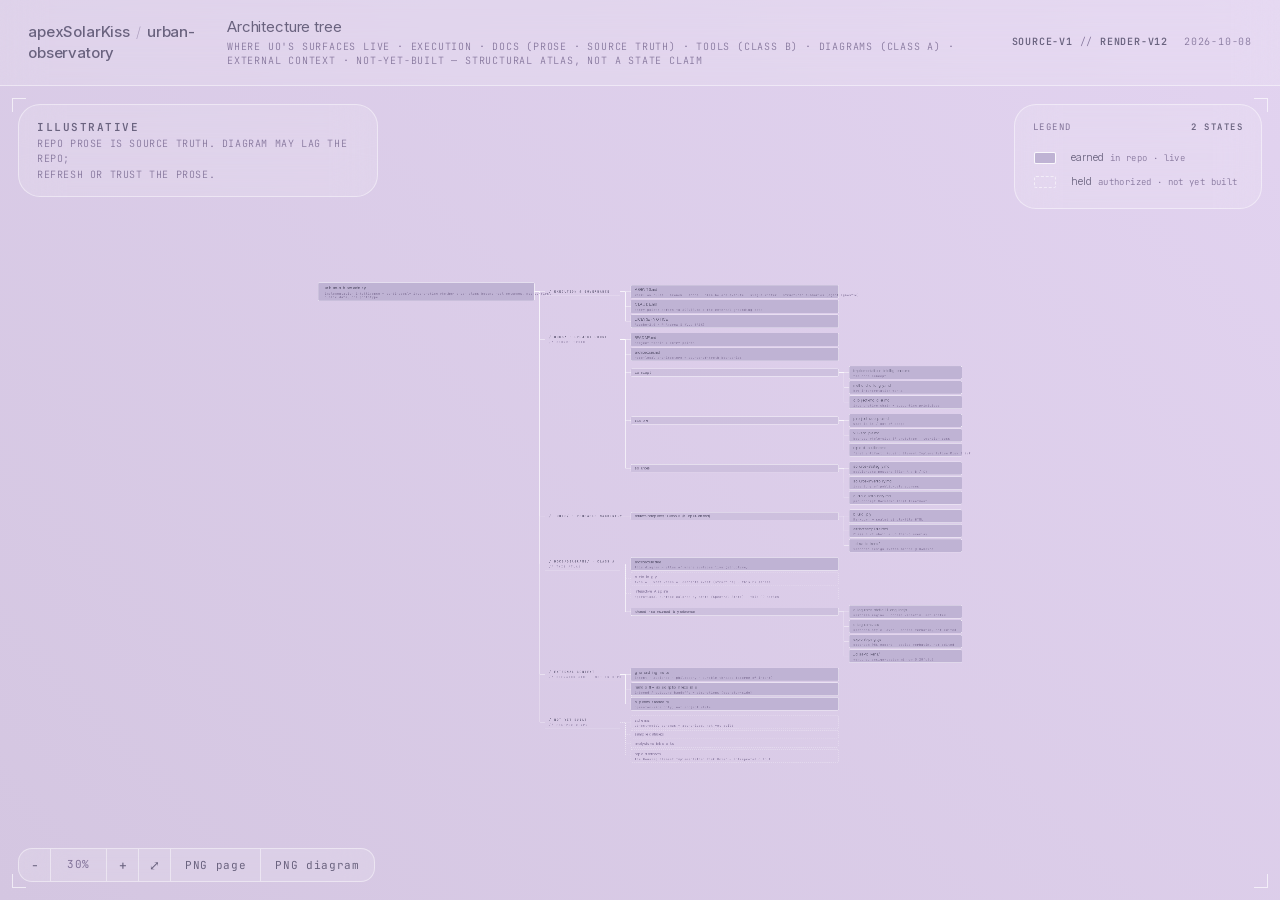
==== commit fee7b5dd: "chore: re-sync the foundation, semantic-state and treatment carriers from design-system-ASK aa7bfb0 " ====
--- a/docs/diagrams/urban-observatory_architecture-tree.html
+++ b/docs/diagrams/urban-observatory_architecture-tree.html
@@ -5,7 +5,7 @@
 <meta name="viewport" content="width=device-width, initial-scale=1.0">
 <title>urban-observatory — architecture tree</title>
 <meta name="description" content="Illustrative architecture tree for urban-observatory: where the repo's surfaces live. Structural atlas, not a state claim. Repo prose is source truth.">
-<meta name="generator" content="conforms to apexSolarKiss/design-system-ASK Tier 1 + Tier 2 by reference at generation time (pin 842f272)">
+<meta name="generator" content="conforms to apexSolarKiss/design-system-ASK Tier 1 + Tier 2 by reference at generation time (pin aa7bfb0)">
 <link rel="icon" type="image/svg+xml" href="/favicon.svg">
 <link rel="icon" type="image/png" sizes="32x32" href="/favicon-32.png">
 <link rel="apple-touch-icon" href="/apple-touch-icon.png">
--- a/docs/diagrams/_dsa-tokens/colors_and_type.css
+++ b/docs/diagrams/_dsa-tokens/colors_and_type.css
@@ -114,7 +114,7 @@
   --ask-state-value-yellow:        hsl( 60, 95%, 60%);   /* #FAFA38 — Spectral State structural */
   --ask-state-value-orange:        hsl( 30, 100%, 50%);  /* #FF8000 — Spectral State partial */
   --ask-state-value-red:           hsl(  0, 95%, 60%);   /* #FA3838 — Spectral State deflated */
-  --ask-state-value-brown:         hsl( 30, 45%, 48%);   /* #B17A43 — Evidence State weakened */
+  --ask-state-value-brown:         hsl( 21, 41.8%, 38%); /* #895538 — Evidence State weakened */
   --ask-state-value-lavender-gray: hsl(264,  8%, 53%);   /* #857E91 — Evidence State not yet testable */
 
   /* ==== TIER 1 — Foundation (semantic role tokens; gradient mechanism uses Tier 2 values) ==== */
--- a/docs/diagrams/_dsa-surface/surface-treatments.css
+++ b/docs/diagrams/_dsa-surface/surface-treatments.css
@@ -1,7 +1,7 @@
 /* =========================================================================
    surface-treatments — separate surfaces composed from three axes; the
-   disclosure; content emphasis; the bordered label; the labeled range; rail
-   paint; fill paint; the scope underline.
+   disclosure; content emphasis; perimeter paint; the bordered label; the
+   labeled range; rail paint; fill paint; the scope underline; the marker.
 
    An OPT-IN VISUAL RULE under Foundations. It owns PRESENTATION ONLY: no
    markup, no semantics, no template, and no generated preview. A consuming
@@ -134,7 +134,8 @@
                      not containment and not interaction — hover and focus are
                      transient and border-only; emphasis stays at rest
      population      .surface-emphasis for a whole unit (a perimeter and a
-                     soft bloom, present at rest); .surface-emphasis-rail for a
+                     soft bloom, present at rest, drawn with PERIMETER PAINT
+                     in its accent); .surface-emphasis-rail for a
                      bounded passage in the reading flow (a vertical accent
                      rule and an inset), which in a document is the authorial
                      callout; .surface-emphasis-chip for the marker that names
@@ -158,17 +159,63 @@
      counterexample  a hard directional drop shadow with no visible border,
                      or chip words set in the accent
 
+   PERIMETER PAINT
+     meaning         how a governed color is drawn on a separate surface's
+                     perimeter, present at rest: a 1px edge in the color, a
+                     thin ring in light, and a soft bloom outside the edge. It
+                     draws a meaning another owner assigns and asserts none of
+                     its own: no emphasis, interaction, urgency or authority
+     population      .surface-perimeter on a separate surface, its color in
+                     --surface-perimeter-color, and the content-emphasis
+                     panel, .surface-emphasis, by selector grouping, in its
+                     accent. Two governed meanings draw it: content emphasis,
+                     in magenta, violet or cyan, and Review Semantics'
+                     decision record shown as a panel, in its role's value
+     owner           this module: the edge, the ring, the bloom's blur and
+                     spread, and the dose per theme, which is the emphasis
+                     dose (--surface-emphasis-ring, --surface-emphasis-bloom).
+                     The governing meaning owns the color and binds it, as
+                     content emphasis binds its accent and Review Semantics
+                     its role values
+     reuses          the emphasis dose; --fg-3 for the edge of a perimeter no
+                     meaning colors, which draws no ring or bloom
+     variation       the color, set only by a governed meaning; the dose per
+                     theme
+     exclusions      no hover, press, focus or animation, and no fill or
+                     wash: the surface keeps its material. Never a color
+                     chosen for decoration and never a general accent: a green
+                     or red perimeter arrives only with a review record, and
+                     content emphasis keeps its three accents. A bloom arrives
+                     only with a governed color: with none bound, the edge is
+                     the neutral --fg-3 and nothing blooms. The color does not
+                     inherit, so a surface inside an emphasis panel or a
+                     record takes none of theirs. It is not the attention edge
+                     (README, Hover, press, focus), which is transient and
+                     draws no bloom
+     example         a THESIS panel in the emphasis magenta and an Accepted
+                     record in the earned green: one perimeter, two meanings
+     counterexample  a red perimeter chosen for a warning's look; a record's
+                     perimeter repainted on hover
+
    BORDERED LABEL
      meaning         a short inert label inside a thin border: a word that is
                      read, never operated. One box for every such label, so a
                      label measures the same wherever it appears and only its
                      meaning changes its color
      population      .surface-bordered-label, neutral by default: a status
-                     word such as DRAFT. Two governed meanings take the same
+                     word such as DRAFT. Five governed meanings take the same
                      box: the emphasis chip, by selector grouping in this file,
-                     its border the emphasis accent; and Review Semantics'
-                     review mark, which carries the class, its border the
-                     review role's value
+                     its border the emphasis accent; Review Semantics' review
+                     mark, which carries the class, its border the review
+                     role's value; the outcome label that heads Review
+                     Semantics' decision record shown as a panel,
+                     .review-record-outcome, which carries the class, its
+                     border the record's role value; and, outside a
+                     multi-axis review annotation, Spectral State's
+                     .state-label and Evidence
+                     State's .evidence-label, which carry the class and name
+                     their axis and role in their words (State // Held,
+                     Evidence // Supported), each border the role's value
      owner           this module: display, size, baseline, wrapping, padding,
                      corners, the 1px layout border, the per-theme edge
                      reinforcement, the clearance that keeps the reinforcement
@@ -184,13 +231,17 @@
                      not --radius-pill; corner shape alone assigns no
                      interaction. Never a color chosen for contrast or
                      decoration: a neutral label stays --fg-3, and a color
-                     arrives only with the emphasis chip or a review mark.
-                     Evidence dots, state squares and the not-yet-testable
-                     rail are not bordered labels, and the status badge
-                     (surface-shell) is an unbordered note
+                     arrives only with the emphasis chip, a review mark, a
+                     decision record's outcome label or a keyed state or
+                     evidence label whose words name its axis and role.
+                     Spectral State's neutral and Evidence State's not yet
+                     testable take no keyed label. Evidence dots,
+                     state squares and the not-yet-testable rail are not
+                     bordered labels, and the status badge (surface-shell) is
+                     an unbordered note
      example         a neutral DRAFT; a THESIS chip in the emphasis magenta; a
-                     PROPOSED review mark in its role value — one box, three
-                     meanings
+                     PROPOSED review mark in its role value; STATE // HELD in
+                     the held role's cyan — one box, four meanings
      counterexample  a review module or a consumer setting its own padding,
                      edge width or corner for a label; a bordered label used as
                      a button
@@ -207,10 +258,13 @@
                      child is the label itself, a
                      neutral bordered label such as DRAFT, over the blocks it
                      marks; a neutral range claims no judgment, and content
-                     inside it keeps its own marks. One governed meaning sets
-                     its color: Review Semantics' annotation range, whose first
-                     child is the row naming its one review judgment, and whose
-                     rail takes that judgment's value
+                     inside it keeps its own marks. Three governed meanings
+                     set its color: Review Semantics' annotation range, whose
+                     first child is the row naming its one review judgment,
+                     and whose rail takes that judgment's value; and Spectral
+                     State's and Evidence State's keyed range, whose first
+                     child is a keyed state or evidence label, and whose rail
+                     takes that label's role value
      owner           this module: the rail's stroke, its lane outside the
                      content edge, its reach past the range's first child, the
                      label or its row, and its last block (whose outer margins
@@ -243,15 +297,19 @@
                      range it takes no content role, so its words sit in its
                      own blocks. No ornament at the rail's ends: no foot, cap,
                      dot or arrow. Never the cue for words inside a block:
-                     that is the scope underline. Colors other than neutral
-                     and the governed review value are not admitted: emphasis
-                     keeps its own rail
+                     that is the scope underline. Colors other than neutral,
+                     the governed review value and a keyed label's role value
+                     are not admitted: emphasis keeps its own rail, an
+                     assessment its own, and not yet testable's lavender-gray
+                     is never a scope rail
      example         two paragraphs beside a magenta scope rail under
                      PROPOSED, then one beside a green rail under ACCEPTED; a
                      quotation and the sentence that reads it, beside one
                      scope rail that runs outside the quotation's own violet
                      rail; two judged items of one list, each beside its own
-                     rail in that same lane, outside the bullets
+                     rail in that same lane, outside the bullets; an
+                     unsettled architectural question beside a cyan rail
+                     under STATE // HELD
      counterexample  a review color on a paragraph's own rail; a scope rail
                      with no label at its head; one annotation range over
                      blocks whose judgments differ
@@ -263,17 +321,20 @@
      population      the rails a governed meaning colors: the labeled range's
                      scope rail (this module) and the comparison table's
                      assessment rail (surface-document.css). One paint for
-                     each color both of them draw, the Spectral State values
-                     earned (green), structural (yellow) and deflated (red):
-                     --surface-rail-paint-earned,
-                     --surface-rail-paint-structural and
-                     --surface-rail-paint-deflated
-     owner           this module: each paint and its dose. Spectral State owns
-                     each color. The composing meaning
+                     each color both of them draw, keyed by the color and not
+                     by any meaning that draws it: --surface-rail-paint-green,
+                     --surface-rail-paint-yellow and --surface-rail-paint-red.
+                     The meaning-named --surface-rail-paint-earned,
+                     -structural and -deflated are aliases of green, yellow
+                     and red: each reads its color's paint and carries no
+                     value of its own
+     owner           this module: each paint and its dose. The semantic
+                     systems own each color. The composing meaning
                      binds a role to its color and to that color's paint:
-                     Review Semantics for a range, Criterion Assessment for an
-                     assessment. Each rail's composition keeps its place,
-                     length, gap and containment
+                     Review Semantics for an annotation range, Spectral State
+                     and Evidence State for a keyed range, Criterion
+                     Assessment for an assessment. Each rail's composition
+                     keeps its place, length, gap and containment
      reuses          the rail's own color, through currentColor
      variation       none today: every color takes none, the plain 2px stroke,
                      on both fields. Each paint stays the one place a measured
@@ -285,13 +346,17 @@
                      diagram's stroke, a dot or a square. It assigns no
                      color: a meaning paints only colors it is already
                      admitted. A rail in a color with no paint here, such as
-                     a passage rail's emphasis accent, a proposed or open
-                     range's, or a neutral, keeps the plain stroke; a paint
-                     for one of those colors would bind every rail drawn in it
+                     a passage rail's emphasis accent, a range's magenta,
+                     cyan, violet, orange or brown, or a neutral, keeps the
+                     plain stroke; a paint for one of those colors would bind
+                     every rail drawn in it. A meaning binds the color's
+                     paint, never an alias: an alias is read-only, and
+                     setting one reaches no rail
      example         a declined range's scope rail and an adverse
                      assessment's rail: one red, one paint, in two places;
                      caution's yellow the same plain stroke beside a summary, a
-                     value field and the key
+                     value field and the key, and beside a structural state
+                     range
      counterexample  a meaning setting its own dose or theme branch for a
                      color this module paints; the bordered label's edge
                      recipe copied onto a rail; a rail's dose that follows a
@@ -304,20 +369,25 @@
                      same color filled takes the same ink, whichever meaning
                      draws it
      population      role- and state-bearing filled shapes and fields: a
-                     state node, a function's part or field, a key's filled
-                     specimen. One ink per fill color, keyed by the color:
+                     state node, an evidence-bearing shape, an assessment
+                     node, a decision node in a diagram, a function's part
+                     or field, a key's filled specimen. One ink per fill
+                     color, keyed by the color:
                      --surface-fill-ink-on-yellow, -on-green, -on-orange,
-                     -on-cyan, -on-red, -on-violet, -on-magenta, -on-white
-                     and -on-lavender; and the neutral filled shape,
-                     --surface-fill-neutral, --surface-fill-neutral-edge and
-                     --surface-fill-ink-on-neutral
+                     -on-cyan, -on-red, -on-brown, -on-violet, -on-magenta,
+                     -on-white and -on-lavender; and the neutral filled
+                     shape, --surface-fill-neutral, --surface-fill-neutral-edge
+                     and --surface-fill-ink-on-neutral
      owner           this module: the recipe (fill, boundary, ink), each ink,
                      the neutral shape's paint and every theme exception. The
                      semantic systems own each color and bind each role to its
-                     color's ink: Spectral State (--state-*-ink) and Three
-                     Functions (--function-*-ink). The composing surface or
-                     engine owns the shape: its geometry, stroke width,
-                     cutouts, layout and emphasis
+                     color's ink: Spectral State (--state-*-ink), Evidence
+                     State (--evidence-*-ink), Review Semantics
+                     (--review-*-ink), Criterion Assessment
+                     (--assessment-*-ink) and Three Functions
+                     (--function-*-ink). The composing surface or engine owns
+                     the shape: its geometry, stroke width, cutouts, layout
+                     and emphasis
      reuses          --ask-fg-light (#6A637F), --ask-lavender-ask (#D4C6E1)
                      and, on magenta in dark only, --fg-high-contrast
                      (#201D26, README registered use 4) as inks;
@@ -329,10 +399,13 @@
                      same in both themes, as the colors are. The root theme
                      decides, as it does for the colors; a .theme-dark subtree
                      is not a field this module paints
-     exclusions      a dot, chip, rail, bordered label, range, underline or
-                     sequence node is not a filled shape: it takes no fill
-                     paint or ink and keeps its own paint, solid or not (a
-                     review state square, a key's marker dot). The interactive
+     exclusions      a marker (MARKER, below: an evidence dot, a state
+                     square, a key's swatch), chip, rail, bordered label,
+                     range, underline or sequence node is not a filled shape:
+                     it takes no fill paint or ink and keeps its own paint,
+                     solid or not. A decision record shown on its own as a
+                     panel is not a filled shape: it takes PERIMETER PAINT
+                     and keeps its material. The interactive
                      spine's and radial's state marks take this paint; a
                      radial mark that asserts no state is structure, not a
                      filled shape, and keeps its engine's own neutral wash,
@@ -341,9 +414,11 @@
                      -FLOW) keeps its own neutral paint. A geometric cutout is
                      the composing shape's own, drawn as a hole, never painted.
                      A filled shape's emphasis (hover, selection) is never a
-                     step in its fill
-     example         a held node and a judicial part: one cyan, one ink, two
-                     meanings
+                     step in its fill. Lavender-gray has no ink and takes no
+                     fill paint: its one role, Evidence State's not yet
+                     testable, is drawn hollow, dashed and labeled
+     example         a held node, an open decision node and a judicial
+                     part: one cyan, one ink, three meanings
      counterexample  a meaning restating an ink for its own role; a semantic
                      fill at 30% beside one at 100%; text on a fill in the
                      theme foreground; a neutral node drawn in --fg-1, the
@@ -381,11 +456,53 @@
                      underline that brightens on hover; a text link's 1px line
                      reused to mark scope
 
+   MARKER
+     meaning         a small inert shape beside the visible label that names
+                     its role: one anatomy wherever it appears, so a dot, a
+                     square or a hollow dot measures the same in a document,
+                     a key and a legend, and only its meaning changes its color
+     population      .surface-marker with one shape and one size: the shape
+                     .surface-marker--dot (the default), --square, or --hollow,
+                     a hollow dashed dot; the size .surface-marker--sm (the
+                     default, 10px, beside a label in the reading flow), --md
+                     (12px, a key's or a legend's row) or --lg (30px, a key's
+                     swatch). Neutral by default. Review Semantics' evidence
+                     and state marks draw the same anatomy on their own
+                     ::before at the small size, reading this module's marker
+                     properties, so their markup carries no marker class
+     owner           this module: the box, its three sizes, the dot's and the
+                     square's corners, the hollow marker's dashed edge and
+                     the neutral color. The color comes from the composing
+                     meaning, through --surface-marker-color; which shape an
+                     axis takes is the composing meaning's (Review Semantics
+                     gives evidence the dot, state the square and not yet
+                     testable the hollow dot)
+     reuses          --fg-3 for the neutral marker
+     variation       the shape and the size, by modifier; the color, set only
+                     by a governed meaning
+     exclusions      never alone: the visible label beside it names its role,
+                     and color never carries it alone. No text, ink, shadow,
+                     bloom, hover, press, focus or cursor, and never a control
+                     or a focusable element. Never also a bordered label, a
+                     chip, a filled shape (FILL PAINT), a rail, a range, an
+                     underline, a sequence node or an element of an
+                     annotation composition, whose mark draws its own marker.
+                     A hollow marker is never filled and never square, and
+                     lavender-gray is drawn only as a hollow marker, never
+                     filled. A bare data-state or data-evidence opts nothing
+                     in
+     example         a key's 30px green swatch beside "state-earned"; a 10px
+                     square beside EARNED in a document annotation: one
+                     anatomy at two sizes
+     counterexample  a hollow swatch drawn larger than the filled swatches
+                     beside it because its dashed edge sits outside its box;
+                     a colored dot standing for a role with no label beside it
+
    THE BORDERED LABEL'S EDGE. An apparent 2px edge in light and the plain
    1px border in dark: the fixed 1px border plus a same-color, zero-blur
    reinforcement of 1px in light and 0px in dark, the same layer drawing
-   nothing. One recipe for the whole
-   family, review marks, neutral labels and emphasis chips alike, calibrated
+   nothing. One recipe for the whole family, review marks, keyed state and
+   evidence labels, neutral labels and emphasis chips alike, calibrated
    by field: a 1px line in a bright color reads strongly on the dark ink and
    quietly on the light lavender, so the light field takes the stronger edge.
    The colors are the same in both themes; only the edge's
@@ -453,7 +570,10 @@
    THE RAIL'S PAINT. A paint is a dose with no color of its own: a
    zero-blur box-shadow layer, or none. The rail that takes it sets its own
    color and draws both its 2px stroke and the paint in that color, so a
-   paint can never drift from its rail's color. Every paint is none: since
+   paint can never drift from its rail's color. Each paint is named by the
+   color it is drawn in, as each ink is named by the fill it is set on (THE
+   FILL'S PAINT); the names earned, structural and deflated are only aliases
+   of green, yellow and red. Every paint is none: since
    Spectral State v1.2 a color takes one value in both themes, and in it the
    plain 2px stroke reads on the light lavender and the dark ink alike,
    caution's yellow included. Until then caution's rail took
@@ -476,9 +596,9 @@
    existing colors: the theme foreground's light value, #6A637F, on yellow,
    green, orange, cyan, white and lavender, so that the bright fills read as
    one family and no member of the set outweighs the others; the lavender on
-   red and violet. The set is consistent in ink, not in contrast: #6A637F
-   measures 5.07 on yellow and 4.02 on green, 2.65 on cyan and 2.25 on
-   orange. Magenta is the one color whose ink follows the theme:
+   red, violet and brown. The set is consistent in ink, not in contrast:
+   #6A637F measures 5.07 on yellow and 4.02 on green, 2.65 on cyan and 2.25
+   on orange. Magenta is the one color whose ink follows the theme:
    the lavender in light, the high-contrast ink in dark. The neutral shape is
    the static diagrams' own node in light, --ask-surface inside a white edge,
    and the lavender in dark, its ink #6A637F in both; it is a paint of its
@@ -505,6 +625,25 @@
    paint, not layout, so no line of text moves, and what follows the words
    keeps its own clearance (Review Semantics gives a note in a list item its
    attachment space).
+
+   THE MARKER'S BOX. One empty border-box square, so a hollow marker's 2px
+   dashed edge sits inside its size and a filled and a hollow marker of one
+   size measure the same. The three sizes are the ones each place draws: 10px
+   beside a label in the reading flow, 12px on a key's or a legend's row and
+   30px for a key's swatch. A dot's corner is 50%, a circle; a square keeps a
+   2px corner, which softens it without reading as a dot. A filled marker is
+   its color at 100%, with no edge of its own; where its color is its own
+   field's, such as Spectral State's neutral or Three Functions' executive,
+   the composing surface may draw one 1px solid line around it, inside its
+   box. A hollow marker is a transparent box inside a 2px dashed edge in its
+   color: Evidence State's not yet testable draws it. A flex row neither
+   stretches nor squeezes a marker, and it sits on the middle of the line of
+   text beside it. Review Semantics' evidence and state marks keep their own
+   ::before and read its size, corners and dashed edge from the custom
+   properties this module declares (--surface-marker-size-sm, -md and -lg,
+   --surface-marker-corner-dot and -square, --surface-marker-hollow-edge), so
+   a document's marks and a key's swatches are one anatomy and no existing
+   markup changes.
 
    THE EMPHASIS DOSE. The themes are deliberately not numerically equal,
    because equal numbers do not read as equal emphasis: light has an apparent
@@ -538,6 +677,11 @@
                            not load diagrams.css
      2px, 0.36em           the scope underline's thickness and its offset
                            below the baseline
+     10px, 12px, 30px      the marker's three sizes: beside a label, on a key's
+                           or a legend's row, and a key's swatch
+     50%, 2px              the marker's corners: the dot's (a circle) and the
+                           square's
+     2px                   the hollow marker's dashed edge
 
    LIMITS
      - Hover and focus colors on the disclosure trigger depend on the
@@ -553,10 +697,10 @@
        14px of space left of the content edge, or a clipping box at the
        content edge, cuts it. The rail is drawn on the left: a right-to-left
        document is not yet served.
-     - The rail's color for an annotation range comes through :has(). A
-       browser without :has() draws the neutral rail beside the colored
-       label. The buffer at a list's edge comes through :has() too: without
-       it, an item host's rail can meet a neighboring range's. It counts
+     - The rail's color for an annotation range or a keyed range comes
+       through :has(). A browser without :has() draws the neutral rail beside
+       the colored label. The buffer at a list's edge comes through :has()
+       too: without it, an item host's rail can meet a neighboring range's. It counts
        siblings, so a wrapper laid out beside its neighbor, a grid or flex
        column, takes the margin too; a host that sets such lists side by side
        composes its own spacing.
@@ -568,6 +712,19 @@
        text link, draws it beside the scope line. The 0.36em offset follows
        the font's metrics, so the line sits a little differently in another
        family.
+     - Perimeter paint's bloom is a box-shadow: a clipping box around the
+       surface, or a neighbor painted over it, cuts the bloom. Under forced
+       colors the browser drops the bloom and gives the edge, and a decision
+       record's outcome label's border, a system color, so the record's
+       outcome is carried by its label's words. The perimeter takes the
+       emphasis dose; a theme the foundation does not declare keeps the light
+       dose. The color's non-inheritance is an @property registration: a
+       browser without @property lets it inherit, so an unbound perimeter
+       inside a colored one takes that color.
+     - A filled marker is a background. Where a browser suppresses
+       backgrounds (forced colors, a print without backgrounds) it may not
+       paint, and the label beside it still names the role; a hollow marker's
+       dashed edge is a border and still draws.
    ========================================================================= */
 
 /* ---- Surface axes ----------------------------------------------------- */
@@ -708,14 +865,28 @@
   :root:not([data-theme="light"]) { --surface-emphasis-ring: 0;     --surface-emphasis-bloom: 50%; }
 }
 
-/* The panel: a perimeter plus a soft bloom, present at rest. Flush by default:
-   an emphasized unit must be easier to notice, not necessarily higher. */
+/* The panel: a perimeter plus a soft bloom, present at rest, drawn with
+   PERIMETER PAINT in its accent. Flush by default: an emphasized unit must be
+   easier to notice, not necessarily higher. */
 .surface-emphasis {
   --surface-emphasis-accent: var(--ask-emphasis-magenta);
-  border: 1px solid var(--surface-emphasis-accent);
+  --surface-perimeter-color: var(--surface-emphasis-accent);
+}
+/* PERIMETER PAINT: a governed color on a separate surface's perimeter, at
+   rest. One recipe, shared by selector grouping: the emphasis panel draws it
+   in its accent, and .surface-perimeter in the color a governed meaning binds
+   to --surface-perimeter-color (Review Semantics' decision record, in its
+   role's value). The edge, the ring and the bloom take the emphasis dose.
+   The color does not inherit: each surface binds its own. With none bound
+   the edge is the neutral --fg-3, and the ring and the bloom are transparent:
+   a bloom arrives only with a governed color. */
+@property --surface-perimeter-color { syntax: '*'; inherits: false; }
+.surface-emphasis,
+.surface-perimeter {
+  border: 1px solid var(--surface-perimeter-color, var(--fg-3));
   box-shadow:
-    0 0 0 var(--surface-emphasis-ring) color-mix(in srgb, var(--surface-emphasis-accent) 70%, transparent),
-    0 0 22px 1px color-mix(in srgb, var(--surface-emphasis-accent) var(--surface-emphasis-bloom), transparent);
+    0 0 0 var(--surface-emphasis-ring) color-mix(in srgb, var(--surface-perimeter-color, transparent) 70%, transparent),
+    0 0 22px 1px color-mix(in srgb, var(--surface-perimeter-color, transparent) var(--surface-emphasis-bloom), transparent);
 }
 /* Emphasis and elevation are separate axes: a raised emphasized surface keeps
    both rather than one replacing the other. */
@@ -796,13 +967,18 @@
 
 /* ---- Rail paint ------------------------------------------------------- */
 
-/* One paint for each governed color a rail draws (RAIL PAINT and THE RAIL'S
-   PAINT, above): a dose drawn in the rail's own color, or none. Every one is
-   none, the plain 2px stroke, in both themes. */
+/* One paint for each governed color a rail draws, keyed by the color and not
+   by any meaning that draws it (RAIL PAINT and THE RAIL'S PAINT, above): a
+   dose drawn in the rail's own color, or none. Every one is none, the plain
+   2px stroke, in both themes. The meaning-named paints are aliases: each reads
+   its color's paint and carries no value of its own. */
 :root {
-  --surface-rail-paint-earned:     none;
-  --surface-rail-paint-structural: none;
-  --surface-rail-paint-deflated:   none;
+  --surface-rail-paint-green:      none;
+  --surface-rail-paint-yellow:     none;
+  --surface-rail-paint-red:        none;
+  --surface-rail-paint-earned:     var(--surface-rail-paint-green);
+  --surface-rail-paint-structural: var(--surface-rail-paint-yellow);
+  --surface-rail-paint-deflated:   var(--surface-rail-paint-red);
 }
 
 /* ---- Fill paint ------------------------------------------------------- */
@@ -817,6 +993,7 @@
   --surface-fill-ink-on-cyan:     var(--ask-fg-light);
   --surface-fill-ink-on-red:      var(--ask-lavender-ask);
   --surface-fill-ink-on-violet:   var(--ask-lavender-ask);
+  --surface-fill-ink-on-brown:    var(--ask-lavender-ask);
   --surface-fill-ink-on-magenta:  var(--ask-lavender-ask);
   --surface-fill-ink-on-white:    var(--ask-fg-light);
   --surface-fill-ink-on-lavender: var(--ask-fg-light);
@@ -932,3 +1109,42 @@
   text-decoration-skip-ink: none;
   text-decoration-color: var(--surface-scope-underline-color, var(--fg-3));
 }
+
+/* ---- Marker ----------------------------------------------------------- */
+
+/* The marker's sizes, corners and dashed edge (THE MARKER'S BOX, above).
+   Review Semantics' evidence and state marks read them on their own
+   ::before. */
+:root {
+  --surface-marker-size-sm:       10px;
+  --surface-marker-size-md:       12px;
+  --surface-marker-size-lg:       30px;
+  --surface-marker-corner-dot:    50%;
+  --surface-marker-corner-square: 2px;
+  --surface-marker-hollow-edge:   2px;
+}
+/* One empty border-box square beside its label: a filled dot at the small
+   size by default, in the neutral color. A flex row neither stretches nor
+   squeezes it. A governed meaning sets --surface-marker-color and nothing
+   else; the modifiers set the shape and the size. */
+.surface-marker {
+  display: inline-block;
+  flex: none;
+  box-sizing: border-box;
+  width: var(--surface-marker-size-sm);
+  height: var(--surface-marker-size-sm);
+  vertical-align: middle;
+  border-radius: var(--surface-marker-corner-dot);
+  background-color: var(--surface-marker-color, var(--fg-3));
+}
+.surface-marker--dot    { border-radius: var(--surface-marker-corner-dot); }
+.surface-marker--square { border-radius: var(--surface-marker-corner-square); }
+/* The hollow dashed dot: no fill, and its dashed edge inside its box. */
+.surface-marker--hollow {
+  border-radius: var(--surface-marker-corner-dot);
+  background-color: transparent;
+  border: var(--surface-marker-hollow-edge) dashed var(--surface-marker-color, var(--fg-3));
+}
+.surface-marker--sm { width: var(--surface-marker-size-sm); height: var(--surface-marker-size-sm); }
+.surface-marker--md { width: var(--surface-marker-size-md); height: var(--surface-marker-size-md); }
+.surface-marker--lg { width: var(--surface-marker-size-lg); height: var(--surface-marker-size-lg); }
